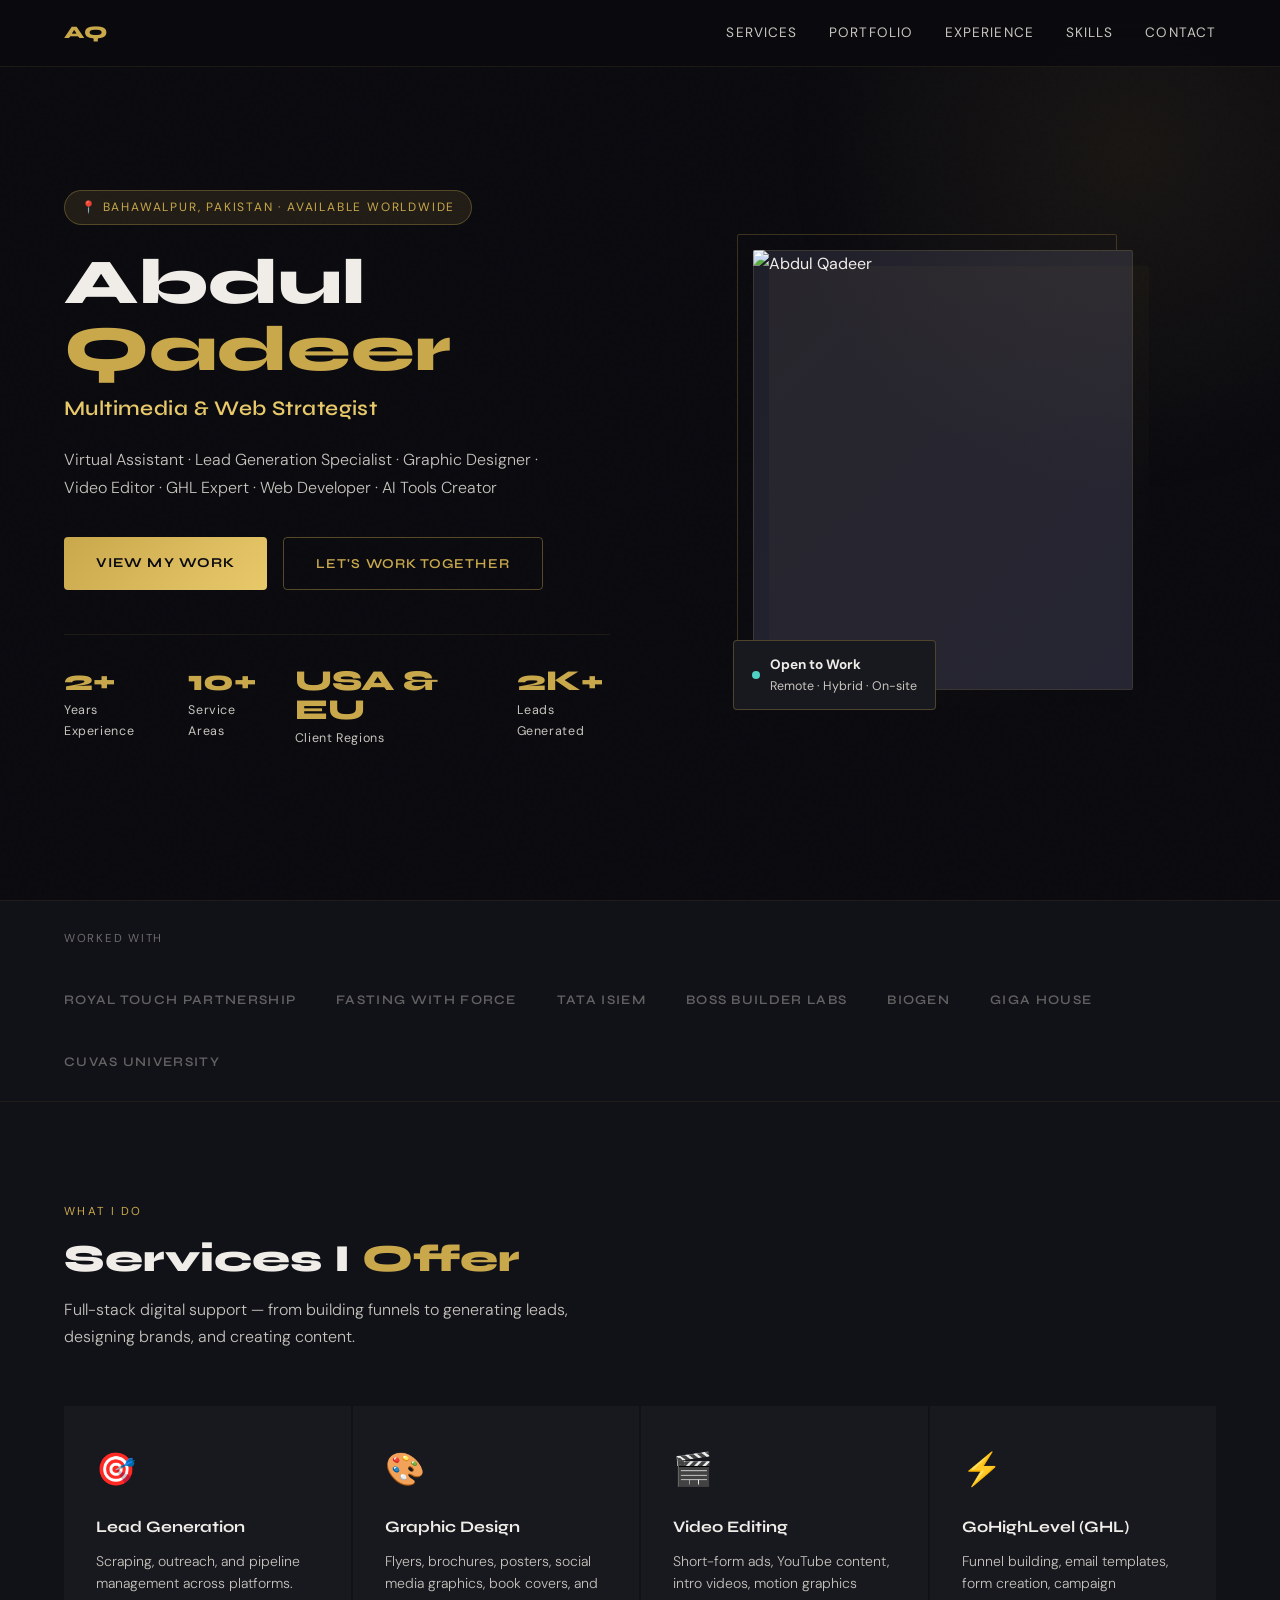
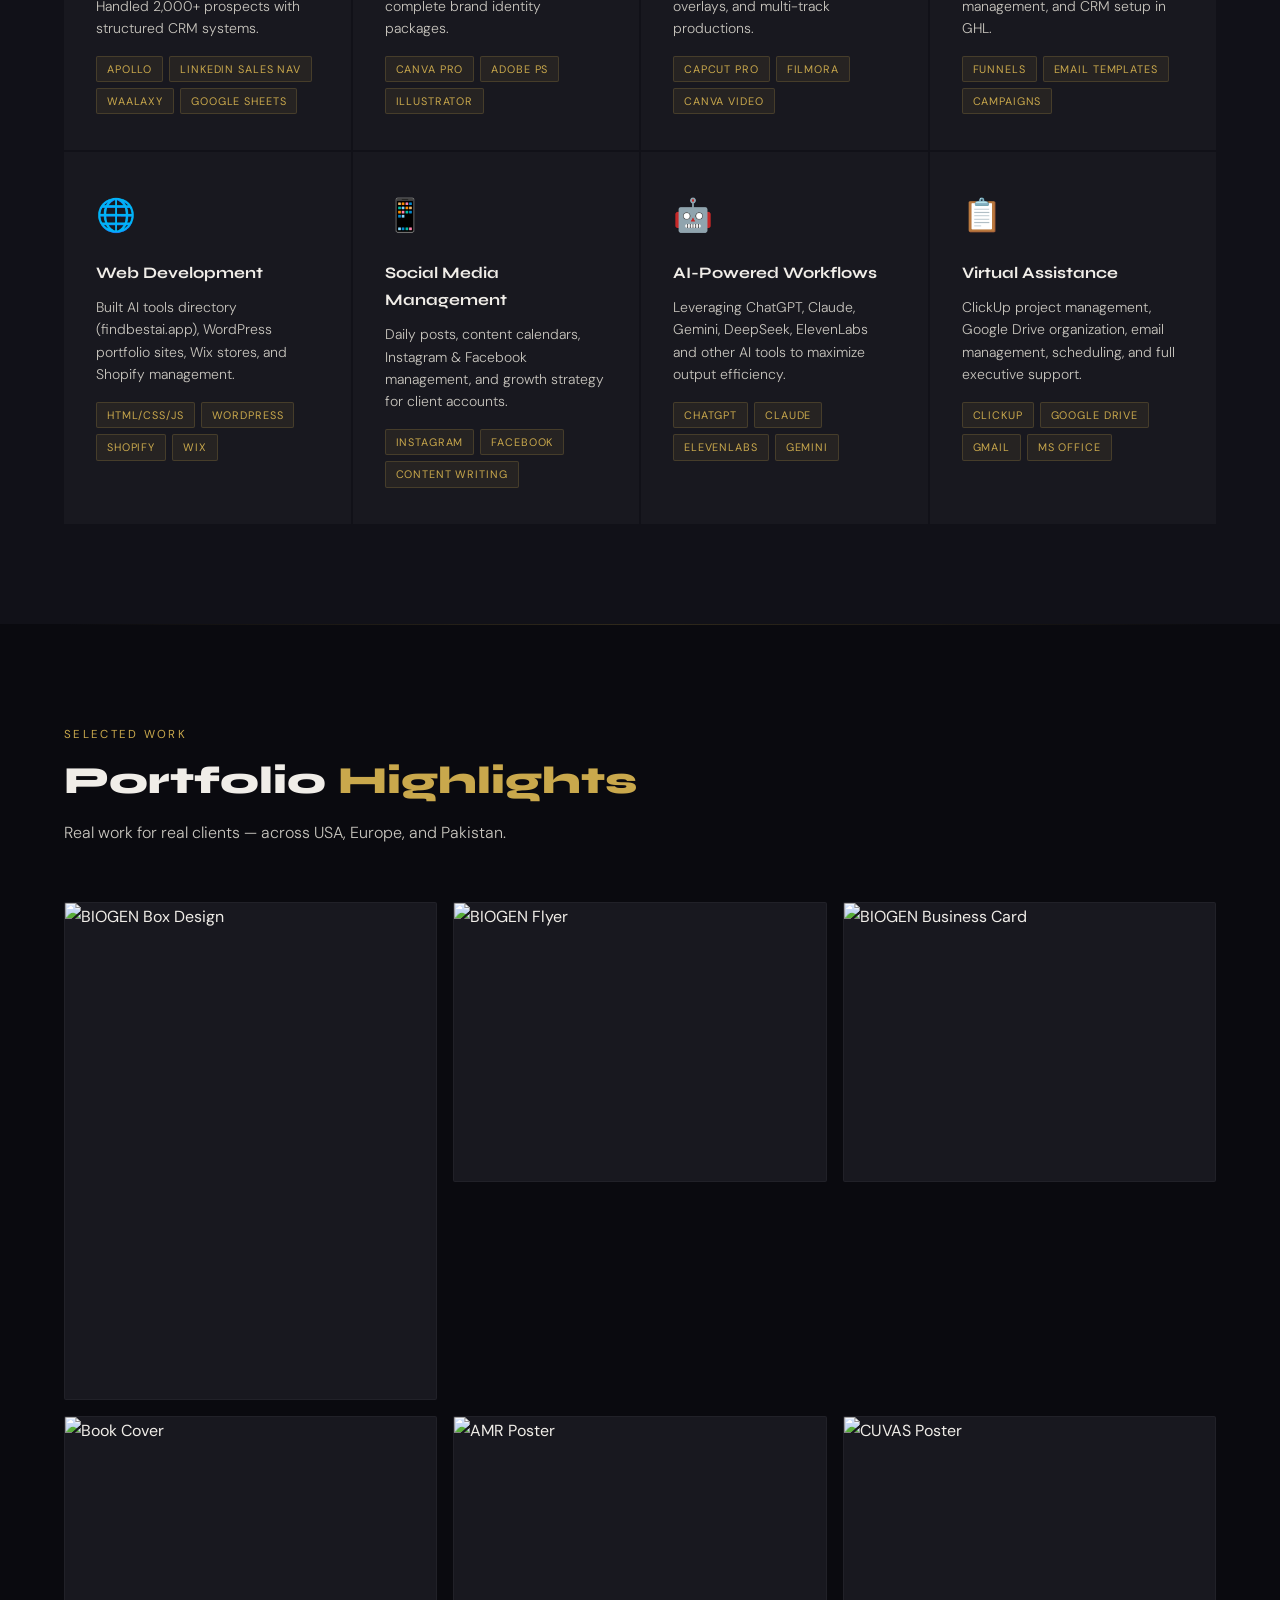
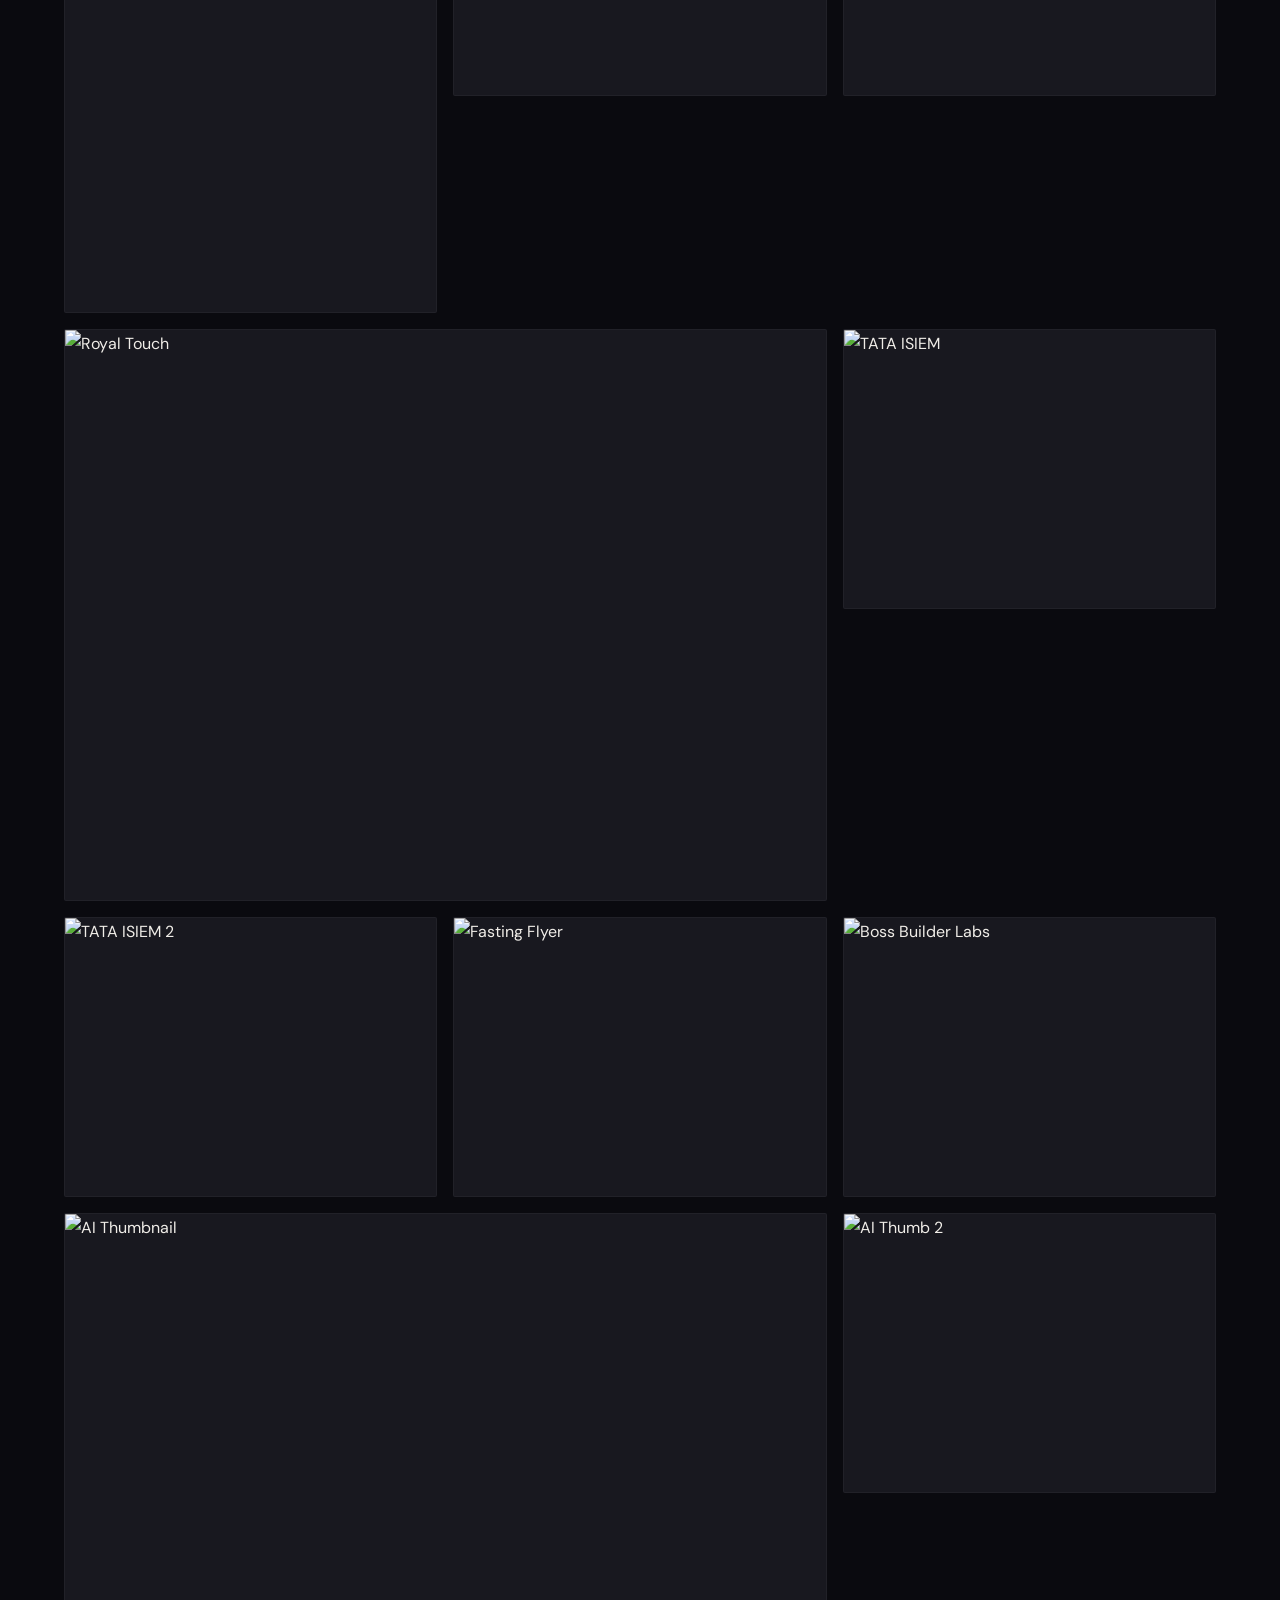
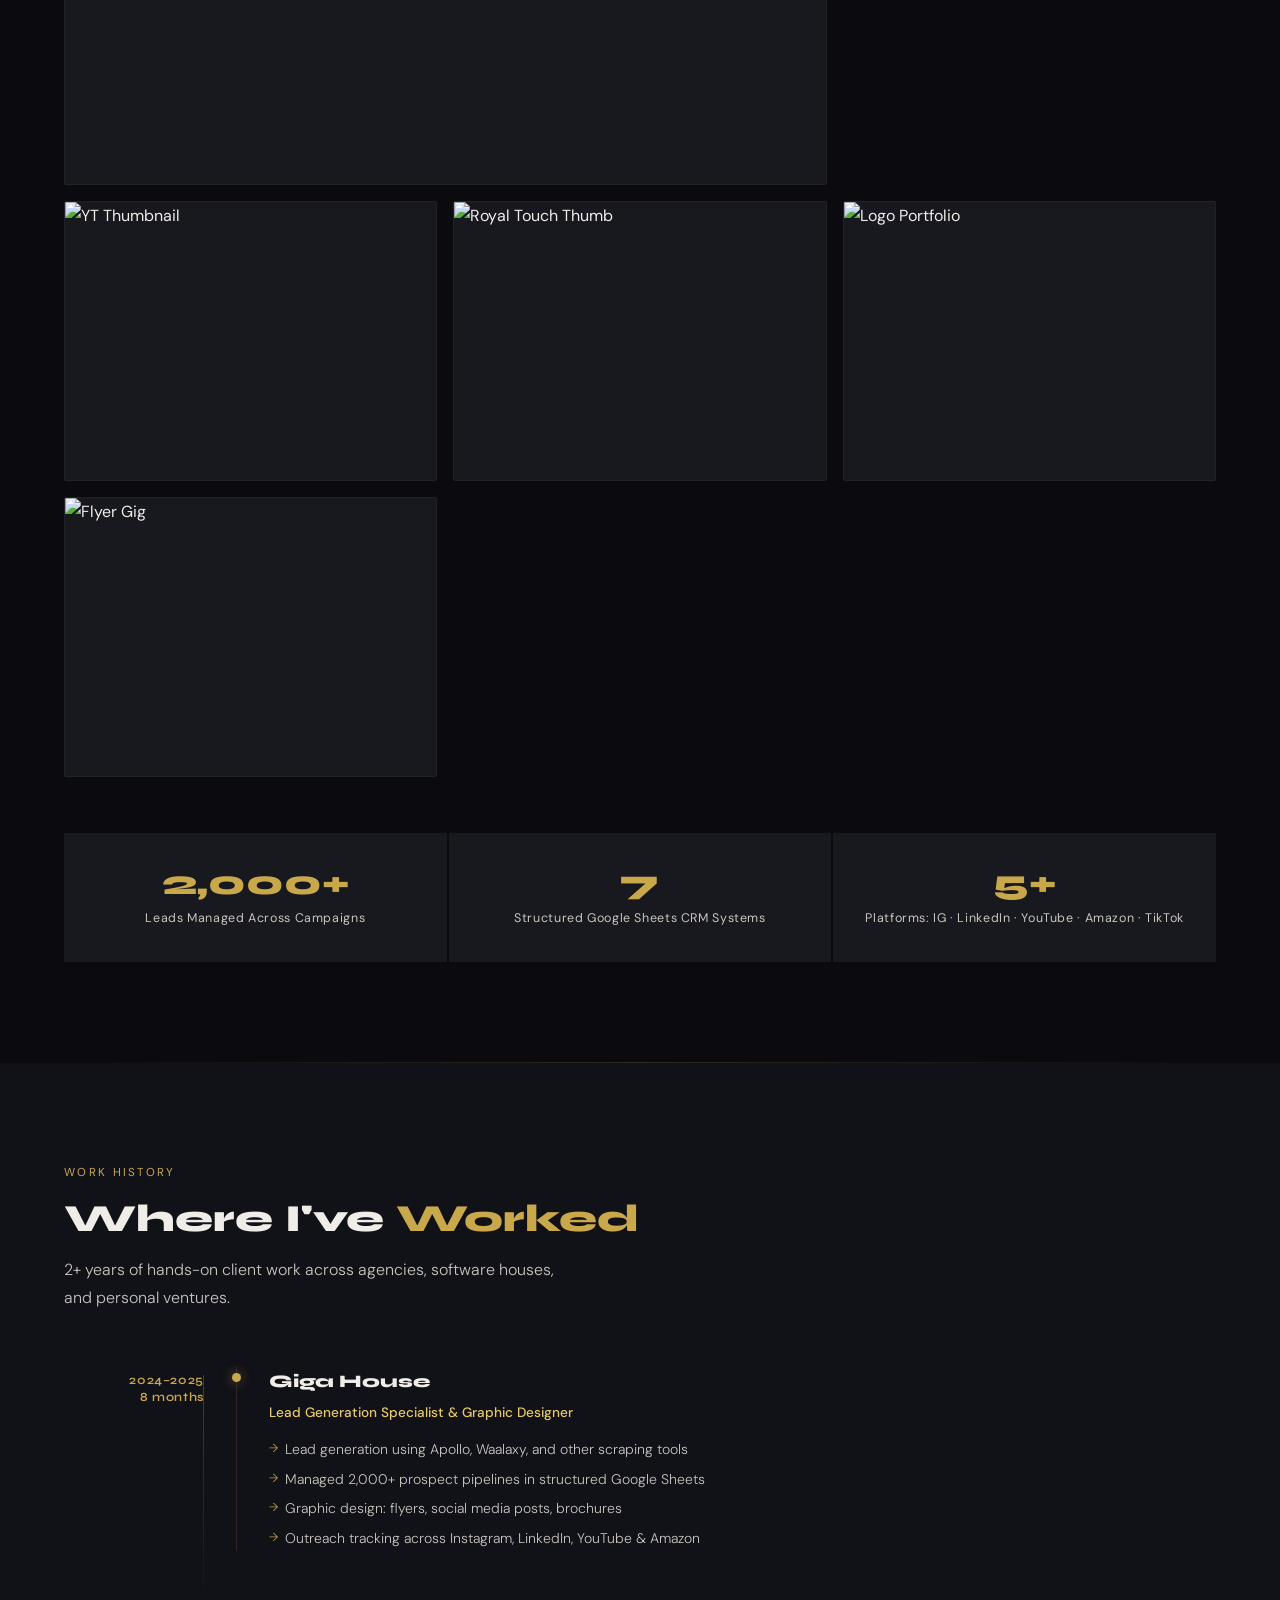
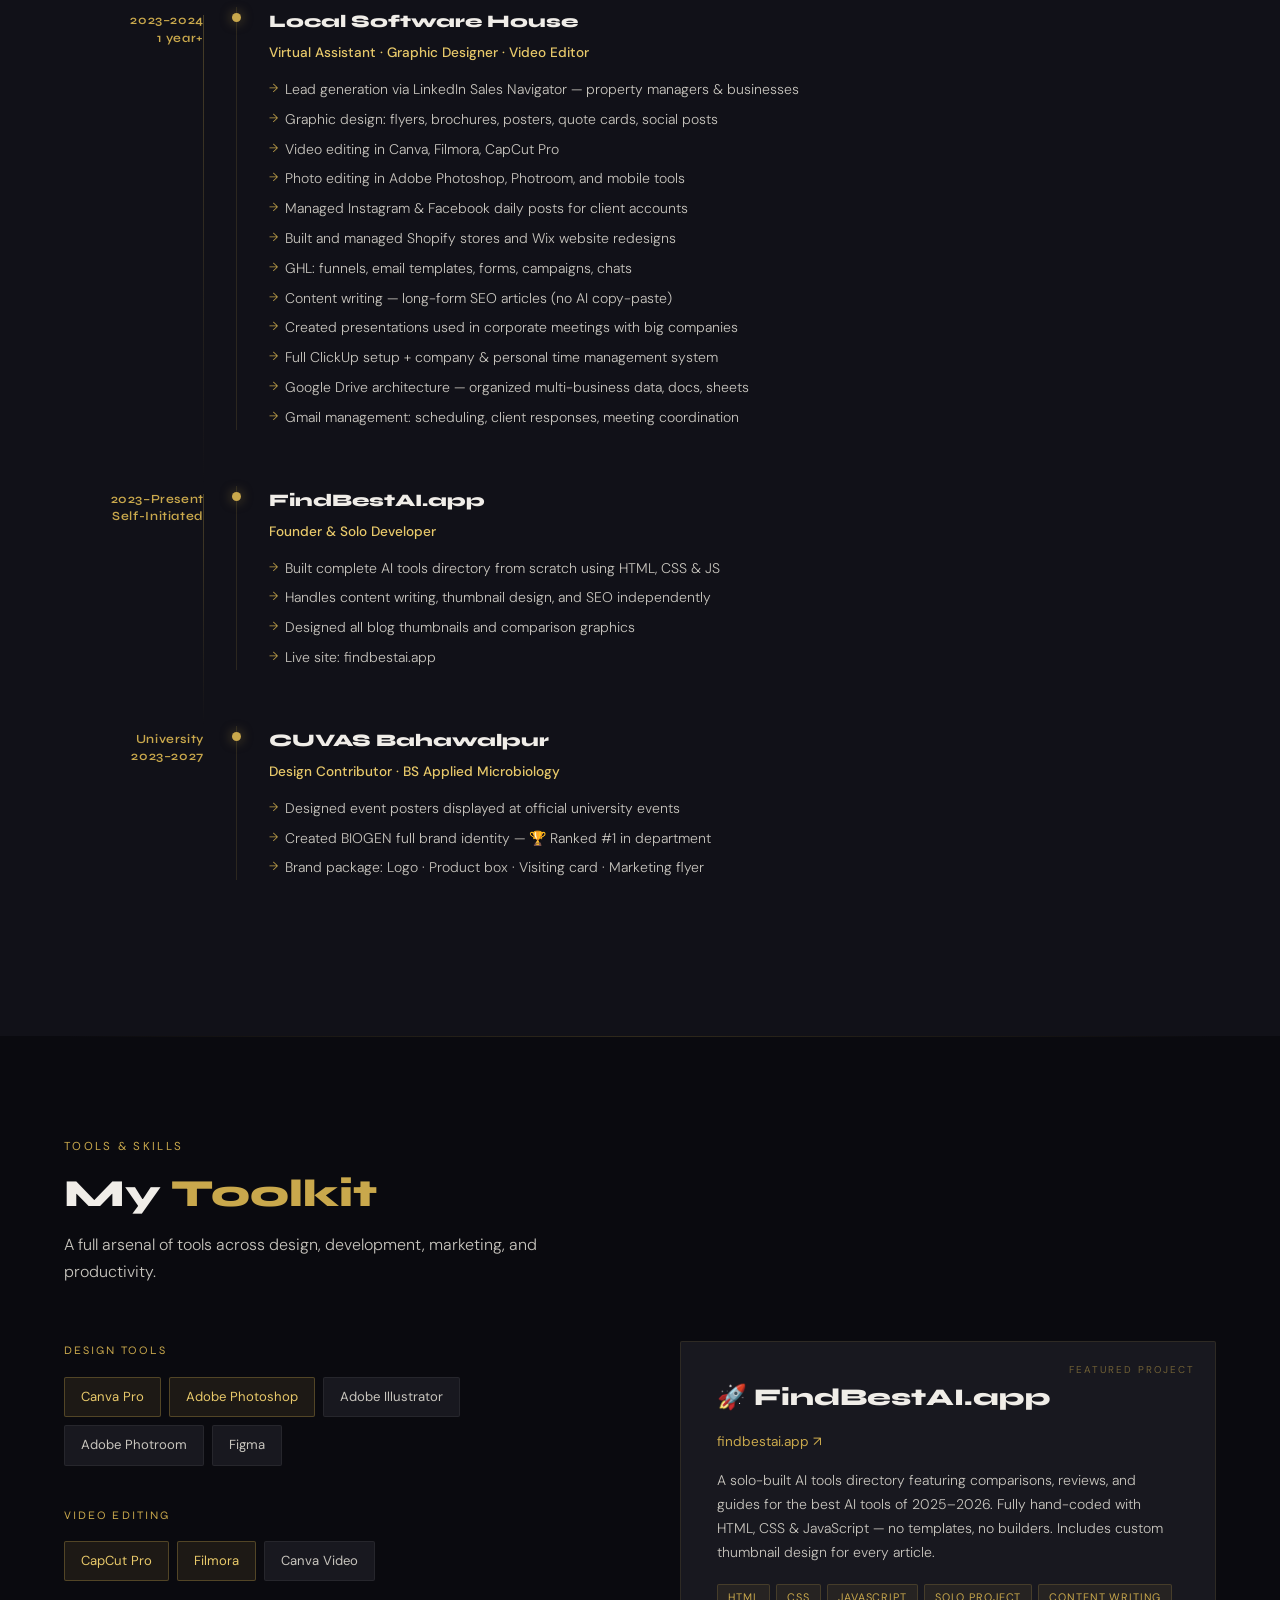
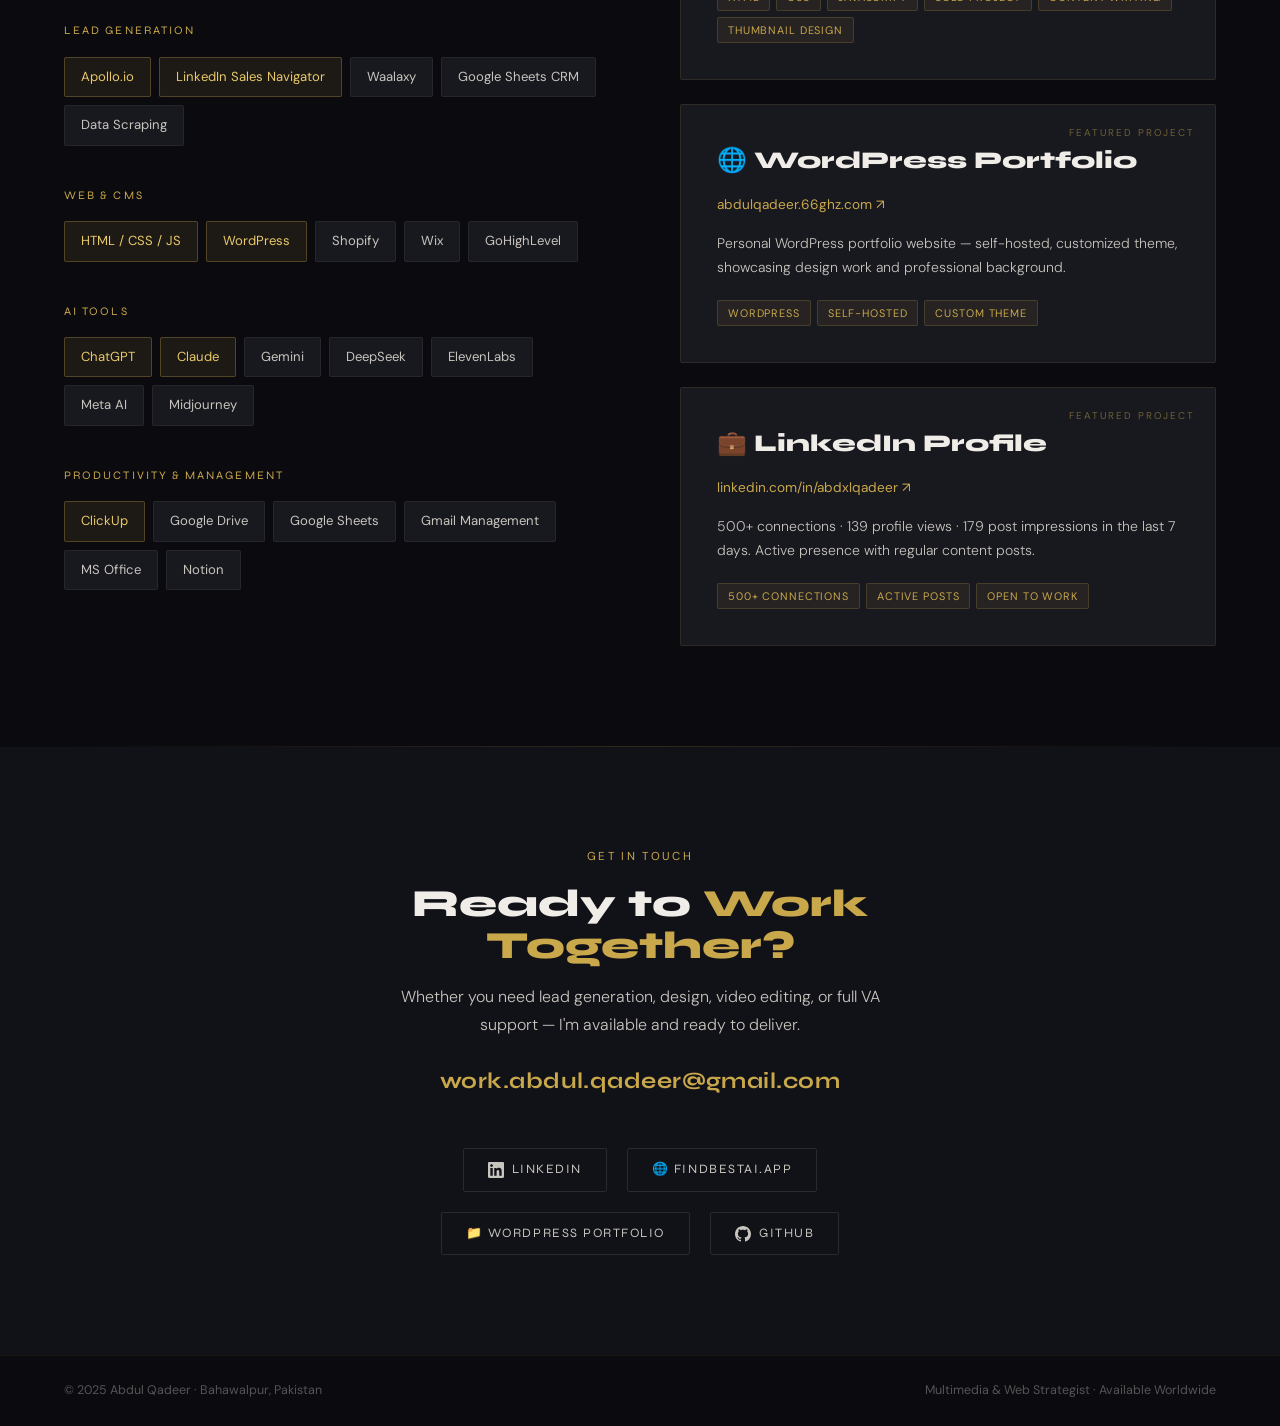
==== index (2).html @ 679e29d0 "Add files via upload" ====
<!DOCTYPE html>
<html lang="en">
<head>
<meta charset="UTF-8"/>
<meta name="viewport" content="width=device-width, initial-scale=1.0"/>
<title>Abdul Qadeer — Multimedia & Web Strategist</title>
<link href="https://fonts.googleapis.com/css2?family=Syne:wght@400;600;700;800&family=DM+Sans:ital,wght@0,300;0,400;0,500;1,300&display=swap" rel="stylesheet"/>
<style>
  :root {
    --gold: #c9a84c;
    --gold-light: #e8c96a;
    --gold-pale: #f5e6b8;
    --dark: #0a0a0f;
    --dark2: #111118;
    --dark3: #18181f;
    --dark4: #1f1f2a;
    --dark5: #252533;
    --white: #f0ede8;
    --white2: #c8c5be;
    --accent: #7c6fff;
    --accent2: #4fd1c5;
  }
  *{margin:0;padding:0;box-sizing:border-box;}
  html{scroll-behavior:smooth;}
  body{
    background:var(--dark);
    color:var(--white);
    font-family:'DM Sans',sans-serif;
    font-size:16px;
    line-height:1.7;
    overflow-x:hidden;
  }

  /* NOISE OVERLAY */
  body::before{
    content:'';
    position:fixed;
    inset:0;
    background-image:url("data:image/svg+xml,%3Csvg viewBox='0 0 256 256' xmlns='http://www.w3.org/2000/svg'%3E%3Cfilter id='noise'%3E%3CfeTurbulence type='fractalNoise' baseFrequency='0.9' numOctaves='4' stitchTiles='stitch'/%3E%3C/filter%3E%3Crect width='100%25' height='100%25' filter='url(%23noise)' opacity='0.04'/%3E%3C/svg%3E");
    pointer-events:none;
    z-index:0;
    opacity:0.4;
  }

  /* NAV */
  nav{
    position:fixed;top:0;left:0;right:0;
    z-index:100;
    padding:18px 5%;
    display:flex;justify-content:space-between;align-items:center;
    background:rgba(10,10,15,0.85);
    backdrop-filter:blur(20px);
    border-bottom:1px solid rgba(201,168,76,0.1);
  }
  .nav-logo{
    font-family:'Syne',sans-serif;
    font-weight:800;font-size:1.1rem;
    color:var(--gold);letter-spacing:0.05em;
  }
  .nav-links{display:flex;gap:32px;}
  .nav-links a{
    color:var(--white2);font-size:0.85rem;
    text-decoration:none;letter-spacing:0.08em;text-transform:uppercase;
    transition:color .2s;
  }
  .nav-links a:hover{color:var(--gold);}

  /* HERO */
  .hero{
    min-height:100vh;
    display:grid;
    grid-template-columns:1fr 1fr;
    align-items:center;
    padding:100px 5% 60px;
    gap:60px;
    position:relative;
    overflow:hidden;
  }
  .hero::after{
    content:'';
    position:absolute;
    top:-200px;right:-200px;
    width:700px;height:700px;
    background:radial-gradient(circle, rgba(201,168,76,0.08) 0%, transparent 70%);
    pointer-events:none;
  }
  .hero-tag{
    display:inline-block;
    background:rgba(201,168,76,0.12);
    border:1px solid rgba(201,168,76,0.3);
    color:var(--gold);
    font-size:0.75rem;letter-spacing:0.15em;text-transform:uppercase;
    padding:6px 16px;border-radius:100px;
    margin-bottom:24px;
  }
  .hero h1{
    font-family:'Syne',sans-serif;
    font-size:clamp(2.8rem,5vw,4.5rem);
    font-weight:800;
    line-height:1.05;
    margin-bottom:8px;
  }
  .hero h1 span{color:var(--gold);}
  .hero-sub{
    font-family:'Syne',sans-serif;
    font-size:clamp(1rem,1.8vw,1.3rem);
    color:var(--gold-light);
    font-weight:600;
    margin-bottom:20px;
    letter-spacing:0.02em;
  }
  .hero-desc{
    color:var(--white2);
    font-size:1rem;
    max-width:480px;
    margin-bottom:36px;
    font-weight:300;
  }
  .hero-btns{display:flex;gap:16px;flex-wrap:wrap;}
  .btn-primary{
    background:linear-gradient(135deg,var(--gold),var(--gold-light));
    color:var(--dark);
    font-family:'Syne',sans-serif;
    font-weight:700;font-size:0.85rem;
    letter-spacing:0.08em;text-transform:uppercase;
    padding:14px 32px;border-radius:4px;
    text-decoration:none;
    transition:transform .2s, box-shadow .2s;
  }
  .btn-primary:hover{transform:translateY(-2px);box-shadow:0 12px 30px rgba(201,168,76,0.3);}
  .btn-secondary{
    border:1px solid rgba(201,168,76,0.4);
    color:var(--gold);
    font-family:'Syne',sans-serif;
    font-weight:600;font-size:0.85rem;
    letter-spacing:0.08em;text-transform:uppercase;
    padding:14px 32px;border-radius:4px;
    text-decoration:none;
    transition:all .2s;
    background:transparent;
  }
  .btn-secondary:hover{background:rgba(201,168,76,0.1);border-color:var(--gold);}

  /* HERO STATS */
  .hero-stats{
    display:flex;gap:32px;margin-top:44px;
    padding-top:32px;
    border-top:1px solid rgba(201,168,76,0.1);
  }
  .stat-item{}
  .stat-num{
    font-family:'Syne',sans-serif;
    font-size:1.8rem;font-weight:800;
    color:var(--gold);line-height:1;
  }
  .stat-label{font-size:0.78rem;color:var(--white2);margin-top:4px;letter-spacing:0.05em;}

  /* HERO IMAGE */
  .hero-image-wrap{
    position:relative;
    display:flex;justify-content:center;align-items:center;
  }
  .hero-photo-frame{
    position:relative;
    width:380px;height:440px;
  }
  .hero-photo-bg{
    position:absolute;inset:0;
    background:linear-gradient(135deg,var(--dark4),var(--dark5));
    border-radius:2px;
    border:1px solid rgba(201,168,76,0.15);
  }
  .hero-photo-frame::before{
    content:'';
    position:absolute;
    top:-16px;left:-16px;right:16px;bottom:16px;
    border:1px solid rgba(201,168,76,0.25);
    border-radius:2px;
    z-index:0;
  }
  .hero-photo-frame::after{
    content:'';
    position:absolute;
    top:16px;left:16px;right:-16px;bottom:-16px;
    background:linear-gradient(135deg,rgba(201,168,76,0.05),transparent);
    border-radius:2px;
    z-index:0;
  }
  .hero-photo{
    position:relative;z-index:1;
    width:100%;height:100%;
    object-fit:cover;
    border-radius:2px;
    filter:saturate(0.9);
  }
  .hero-badge{
    position:absolute;
    bottom:-20px;left:-20px;
    z-index:2;
    background:var(--dark3);
    border:1px solid rgba(201,168,76,0.3);
    border-radius:4px;
    padding:12px 18px;
    display:flex;align-items:center;gap:10px;
  }
  .hero-badge-dot{
    width:8px;height:8px;
    background:var(--accent2);
    border-radius:50%;
    animation:pulse 2s infinite;
  }
  @keyframes pulse{0%,100%{opacity:1;transform:scale(1);}50%{opacity:0.5;transform:scale(1.3);}}
  .hero-badge-text{font-size:0.78rem;color:var(--white2);}
  .hero-badge-text strong{color:var(--white);display:block;font-size:0.85rem;}

  /* CLIENTS BAR */
  .clients-bar{
    background:var(--dark2);
    border-top:1px solid rgba(201,168,76,0.08);
    border-bottom:1px solid rgba(201,168,76,0.08);
    padding:28px 5%;
    display:flex;align-items:center;gap:40px;flex-wrap:wrap;
  }
  .clients-label{
    font-size:0.72rem;letter-spacing:0.15em;text-transform:uppercase;
    color:var(--white2);opacity:0.5;white-space:nowrap;
  }
  .clients-list{
    display:flex;gap:40px;flex-wrap:wrap;align-items:center;
  }
  .client-name{
    font-family:'Syne',sans-serif;
    font-weight:600;font-size:0.82rem;
    letter-spacing:0.1em;text-transform:uppercase;
    color:var(--white2);opacity:0.45;
    transition:opacity .2s;
  }
  .client-name:hover{opacity:0.8;}

  /* SECTION COMMON */
  section{padding:100px 5%;position:relative;z-index:1;}
  .section-label{
    font-size:0.72rem;letter-spacing:0.2em;text-transform:uppercase;
    color:var(--gold);margin-bottom:16px;display:block;
  }
  .section-title{
    font-family:'Syne',sans-serif;
    font-size:clamp(1.8rem,3vw,2.8rem);
    font-weight:800;line-height:1.1;
    margin-bottom:16px;
  }
  .section-title span{color:var(--gold);}
  .section-desc{color:var(--white2);max-width:520px;font-weight:300;margin-bottom:56px;}

  /* SERVICES */
  #services{background:var(--dark2);}
  .services-grid{
    display:grid;
    grid-template-columns:repeat(auto-fit,minmax(280px,1fr));
    gap:2px;
    margin-top:0;
  }
  .service-card{
    background:var(--dark3);
    padding:36px 32px;
    position:relative;
    overflow:hidden;
    transition:background .3s;
    cursor:default;
  }
  .service-card::before{
    content:'';
    position:absolute;top:0;left:0;right:0;
    height:2px;
    background:linear-gradient(90deg,transparent,var(--gold),transparent);
    opacity:0;
    transition:opacity .3s;
  }
  .service-card:hover{background:var(--dark4);}
  .service-card:hover::before{opacity:1;}
  .service-icon{
    font-size:2rem;margin-bottom:16px;display:block;
  }
  .service-title{
    font-family:'Syne',sans-serif;
    font-weight:700;font-size:1rem;
    margin-bottom:10px;color:var(--white);
  }
  .service-desc{font-size:0.875rem;color:var(--white2);font-weight:300;line-height:1.6;}
  .service-tools{
    margin-top:16px;display:flex;flex-wrap:wrap;gap:6px;
  }
  .tool-tag{
    font-size:0.68rem;letter-spacing:0.08em;text-transform:uppercase;
    background:rgba(201,168,76,0.08);
    border:1px solid rgba(201,168,76,0.2);
    color:var(--gold);
    padding:3px 10px;border-radius:2px;
  }

  /* PORTFOLIO */
  #portfolio{background:var(--dark);}
  .portfolio-filter{
    display:flex;gap:8px;flex-wrap:wrap;margin-bottom:40px;
  }
  .filter-btn{
    font-family:'Syne',sans-serif;
    font-size:0.75rem;letter-spacing:0.1em;text-transform:uppercase;
    padding:8px 20px;border-radius:2px;
    border:1px solid rgba(201,168,76,0.2);
    background:transparent;color:var(--white2);
    cursor:pointer;transition:all .2s;
  }
  .filter-btn.active,.filter-btn:hover{
    background:rgba(201,168,76,0.12);
    border-color:var(--gold);color:var(--gold);
  }
  .portfolio-grid{
    display:grid;
    grid-template-columns:repeat(auto-fill,minmax(300px,1fr));
    gap:16px;
  }
  .portfolio-item{
    position:relative;overflow:hidden;
    background:var(--dark3);
    border:1px solid rgba(255,255,255,0.04);
    border-radius:2px;
    cursor:pointer;
    aspect-ratio:4/3;
  }
  .portfolio-item.tall{aspect-ratio:3/4;}
  .portfolio-item.wide{grid-column:span 2;}
  .portfolio-img{
    width:100%;height:100%;
    object-fit:cover;
    transition:transform .5s cubic-bezier(.25,.46,.45,.94);
    display:block;
  }
  .portfolio-overlay{
    position:absolute;inset:0;
    background:linear-gradient(to top, rgba(10,10,15,0.95) 0%, rgba(10,10,15,0.3) 60%, transparent 100%);
    opacity:0;
    transition:opacity .3s;
    padding:24px;
    display:flex;flex-direction:column;justify-content:flex-end;
  }
  .portfolio-item:hover .portfolio-overlay{opacity:1;}
  .portfolio-item:hover .portfolio-img{transform:scale(1.05);}
  .portfolio-cat{
    font-size:0.68rem;letter-spacing:0.15em;text-transform:uppercase;
    color:var(--gold);margin-bottom:6px;
  }
  .portfolio-name{
    font-family:'Syne',sans-serif;
    font-weight:700;font-size:0.95rem;
    color:var(--white);
  }
  .portfolio-client{font-size:0.78rem;color:var(--white2);margin-top:4px;}

  /* EXPERIENCE */
  #experience{background:var(--dark2);}
  .timeline{max-width:800px;}
  .timeline-item{
    display:grid;
    grid-template-columns:140px 1fr;
    gap:32px;
    padding-bottom:56px;
    position:relative;
  }
  .timeline-item:not(:last-child)::after{
    content:'';
    position:absolute;
    left:139px;top:8px;bottom:0;
    width:1px;
    background:linear-gradient(to bottom,rgba(201,168,76,0.3),transparent);
  }
  .timeline-year{
    font-family:'Syne',sans-serif;
    font-size:0.78rem;font-weight:600;
    color:var(--gold);letter-spacing:0.05em;
    padding-top:4px;text-align:right;
    line-height:1.4;
  }
  .timeline-content{
    padding-left:32px;
    border-left:1px solid rgba(201,168,76,0.15);
    position:relative;
  }
  .timeline-content::before{
    content:'';
    position:absolute;
    left:-5px;top:6px;
    width:9px;height:9px;
    background:var(--gold);
    border-radius:50%;
    box-shadow:0 0 12px rgba(201,168,76,0.5);
  }
  .timeline-company{
    font-family:'Syne',sans-serif;
    font-weight:800;font-size:1.1rem;
    color:var(--white);margin-bottom:4px;
  }
  .timeline-role{
    font-size:0.85rem;color:var(--gold-light);
    font-weight:500;margin-bottom:14px;
  }
  .timeline-tasks{
    list-style:none;display:flex;flex-direction:column;gap:6px;
  }
  .timeline-tasks li{
    font-size:0.875rem;color:var(--white2);font-weight:300;
    padding-left:16px;position:relative;
  }
  .timeline-tasks li::before{
    content:'→';
    position:absolute;left:0;
    color:var(--gold);font-size:0.75rem;
  }

  /* SKILLS */
  #skills{background:var(--dark);}
  .skills-layout{
    display:grid;
    grid-template-columns:1fr 1fr;
    gap:80px;
    align-items:start;
  }
  .skills-category{margin-bottom:40px;}
  .skills-cat-title{
    font-family:'Syne',sans-serif;
    font-size:0.72rem;letter-spacing:0.18em;text-transform:uppercase;
    color:var(--gold);margin-bottom:16px;
  }
  .skills-tags{display:flex;flex-wrap:wrap;gap:8px;}
  .skill-tag{
    font-size:0.82rem;
    padding:8px 16px;
    background:var(--dark3);
    border:1px solid rgba(255,255,255,0.06);
    border-radius:2px;
    color:var(--white2);
    transition:all .2s;
  }
  .skill-tag:hover{
    background:rgba(201,168,76,0.08);
    border-color:rgba(201,168,76,0.3);
    color:var(--gold-light);
  }
  .skill-tag.highlight{
    background:rgba(201,168,76,0.1);
    border-color:rgba(201,168,76,0.3);
    color:var(--gold-light);
  }

  /* FEATURED PROJECT */
  .featured-project{
    background:var(--dark3);
    border:1px solid rgba(201,168,76,0.12);
    border-radius:2px;
    padding:36px;
    position:relative;
    overflow:hidden;
  }
  .featured-project::before{
    content:'FEATURED PROJECT';
    position:absolute;top:20px;right:20px;
    font-size:0.62rem;letter-spacing:0.2em;
    color:var(--gold);opacity:0.5;
  }
  .fp-title{
    font-family:'Syne',sans-serif;
    font-size:1.5rem;font-weight:800;
    margin-bottom:8px;
  }
  .fp-url{
    color:var(--gold);font-size:0.85rem;
    text-decoration:none;display:inline-flex;align-items:center;gap:6px;
    margin-bottom:16px;
  }
  .fp-url:hover{text-decoration:underline;}
  .fp-desc{font-size:0.875rem;color:var(--white2);font-weight:300;line-height:1.7;margin-bottom:20px;}
  .fp-stack{display:flex;flex-wrap:wrap;gap:6px;}

  /* LEAD GEN STATS */
  .leadgen-stats{
    display:grid;
    grid-template-columns:repeat(3,1fr);
    gap:2px;
    margin-top:56px;
  }
  .lg-stat{
    background:var(--dark3);
    padding:32px 24px;
    text-align:center;
  }
  .lg-stat-num{
    font-family:'Syne',sans-serif;
    font-size:2.2rem;font-weight:800;
    color:var(--gold);
    display:block;line-height:1;
  }
  .lg-stat-label{font-size:0.78rem;color:var(--white2);margin-top:8px;letter-spacing:0.05em;}

  /* CONTACT */
  #contact{
    background:var(--dark2);
    text-align:center;
  }
  .contact-wrap{max-width:600px;margin:0 auto;}
  .contact-email{
    font-family:'Syne',sans-serif;
    font-size:clamp(1rem,2.5vw,1.4rem);
    font-weight:700;
    color:var(--gold);
    text-decoration:none;
    display:inline-block;
    margin:24px 0 16px;
    letter-spacing:0.02em;
  }
  .contact-email:hover{text-decoration:underline;}
  .contact-links{
    display:flex;justify-content:center;gap:20px;flex-wrap:wrap;
    margin-top:32px;
  }
  .contact-link{
    font-family:'Syne',sans-serif;
    font-size:0.8rem;letter-spacing:0.12em;text-transform:uppercase;
    color:var(--white2);text-decoration:none;
    border:1px solid rgba(255,255,255,0.1);
    padding:10px 24px;border-radius:2px;
    transition:all .2s;display:flex;align-items:center;gap:8px;
  }
  .contact-link:hover{
    border-color:rgba(201,168,76,0.4);
    color:var(--gold);
    background:rgba(201,168,76,0.05);
  }

  /* FOOTER */
  footer{
    background:var(--dark);
    padding:24px 5%;
    display:flex;justify-content:space-between;align-items:center;flex-wrap:wrap;gap:12px;
    border-top:1px solid rgba(201,168,76,0.08);
  }
  .footer-copy{font-size:0.78rem;color:var(--white2);opacity:0.4;}
  .footer-made{font-size:0.78rem;color:var(--white2);opacity:0.4;}

  /* ANIMATIONS */
  .fade-up{
    opacity:0;transform:translateY(30px);
    transition:opacity .7s ease, transform .7s ease;
  }
  .fade-up.visible{opacity:1;transform:translateY(0);}

  /* RESPONSIVE */
  @media(max-width:900px){
    .hero{grid-template-columns:1fr;padding-top:120px;}
    .hero-image-wrap{order:-1;}
    .hero-photo-frame{width:280px;height:320px;}
    .skills-layout{grid-template-columns:1fr;}
    .timeline-item{grid-template-columns:1fr;gap:8px;}
    .timeline-item::after{display:none;}
    .timeline-year{text-align:left;}
    .leadgen-stats{grid-template-columns:1fr;}
    .portfolio-item.wide{grid-column:span 1;}
    nav .nav-links{display:none;}
  }
  @media(max-width:600px){
    .hero-stats{flex-wrap:wrap;gap:20px;}
    .clients-list{gap:20px;}
  }

  /* SCROLLBAR */
  ::-webkit-scrollbar{width:4px;}
  ::-webkit-scrollbar-track{background:var(--dark);}
  ::-webkit-scrollbar-thumb{background:var(--gold);opacity:0.5;border-radius:2px;}

  /* DIVIDER */
  .divider{
    height:1px;
    background:linear-gradient(90deg,transparent,rgba(201,168,76,0.2),transparent);
    margin:0 5%;
  }
</style>
</head>
<body>

<!-- NAV -->
<nav>
  <div class="nav-logo">AQ</div>
  <div class="nav-links">
    <a href="#services">Services</a>
    <a href="#portfolio">Portfolio</a>
    <a href="#experience">Experience</a>
    <a href="#skills">Skills</a>
    <a href="#contact">Contact</a>
  </div>
</nav>

<!-- HERO -->
<section class="hero">
  <div class="hero-content">
    <div class="hero-tag">📍 Bahawalpur, Pakistan · Available Worldwide</div>
    <h1>Abdul<br/><span>Qadeer</span></h1>
    <div class="hero-sub">Multimedia & Web Strategist</div>
    <p class="hero-desc">
      Virtual Assistant · Lead Generation Specialist · Graphic Designer · Video Editor · GHL Expert · Web Developer · AI Tools Creator
    </p>
    <div class="hero-btns">
      <a href="#portfolio" class="btn-primary">View My Work</a>
      <a href="#contact" class="btn-secondary">Let's Work Together</a>
    </div>
    <div class="hero-stats">
      <div class="stat-item">
        <div class="stat-num">2+</div>
        <div class="stat-label">Years Experience</div>
      </div>
      <div class="stat-item">
        <div class="stat-num">10+</div>
        <div class="stat-label">Service Areas</div>
      </div>
      <div class="stat-item">
        <div class="stat-num">USA & EU</div>
        <div class="stat-label">Client Regions</div>
      </div>
      <div class="stat-item">
        <div class="stat-num">2K+</div>
        <div class="stat-label">Leads Generated</div>
      </div>
    </div>
  </div>
  <div class="hero-image-wrap">
    <div class="hero-photo-frame">
      <div class="hero-photo-bg"></div>
      <img src="assets/photo.jpg" alt="Abdul Qadeer" class="hero-photo"/>
      <div class="hero-badge">
        <div class="hero-badge-dot"></div>
        <div class="hero-badge-text">
          <strong>Open to Work</strong>
          Remote · Hybrid · On-site
        </div>
      </div>
    </div>
  </div>
</section>

<!-- CLIENTS BAR -->
<div class="clients-bar">
  <span class="clients-label">Worked With</span>
  <div class="clients-list">
    <span class="client-name">Royal Touch Partnership</span>
    <span class="client-name">Fasting With Force</span>
    <span class="client-name">TATA ISIEM</span>
    <span class="client-name">Boss Builder Labs</span>
    <span class="client-name">BIOGEN</span>
    <span class="client-name">Giga House</span>
    <span class="client-name">CUVAS University</span>
  </div>
</div>

<!-- SERVICES -->
<section id="services">
  <span class="section-label">What I Do</span>
  <h2 class="section-title">Services I <span>Offer</span></h2>
  <p class="section-desc">Full-stack digital support — from building funnels to generating leads, designing brands, and creating content.</p>
  <div class="services-grid">
    <div class="service-card fade-up">
      <span class="service-icon">🎯</span>
      <div class="service-title">Lead Generation</div>
      <div class="service-desc">Scraping, outreach, and pipeline management across platforms. Handled 2,000+ prospects with structured CRM systems.</div>
      <div class="service-tools">
        <span class="tool-tag">Apollo</span>
        <span class="tool-tag">LinkedIn Sales Nav</span>
        <span class="tool-tag">Waalaxy</span>
        <span class="tool-tag">Google Sheets</span>
      </div>
    </div>
    <div class="service-card fade-up">
      <span class="service-icon">🎨</span>
      <div class="service-title">Graphic Design</div>
      <div class="service-desc">Flyers, brochures, posters, social media graphics, book covers, and complete brand identity packages.</div>
      <div class="service-tools">
        <span class="tool-tag">Canva Pro</span>
        <span class="tool-tag">Adobe PS</span>
        <span class="tool-tag">Illustrator</span>
      </div>
    </div>
    <div class="service-card fade-up">
      <span class="service-icon">🎬</span>
      <div class="service-title">Video Editing</div>
      <div class="service-desc">Short-form ads, YouTube content, intro videos, motion graphics overlays, and multi-track productions.</div>
      <div class="service-tools">
        <span class="tool-tag">CapCut Pro</span>
        <span class="tool-tag">Filmora</span>
        <span class="tool-tag">Canva Video</span>
      </div>
    </div>
    <div class="service-card fade-up">
      <span class="service-icon">⚡</span>
      <div class="service-title">GoHighLevel (GHL)</div>
      <div class="service-desc">Funnel building, email templates, form creation, campaign management, and CRM setup in GHL.</div>
      <div class="service-tools">
        <span class="tool-tag">Funnels</span>
        <span class="tool-tag">Email Templates</span>
        <span class="tool-tag">Campaigns</span>
      </div>
    </div>
    <div class="service-card fade-up">
      <span class="service-icon">🌐</span>
      <div class="service-title">Web Development</div>
      <div class="service-desc">Built AI tools directory (findbestai.app), WordPress portfolio sites, Wix stores, and Shopify management.</div>
      <div class="service-tools">
        <span class="tool-tag">HTML/CSS/JS</span>
        <span class="tool-tag">WordPress</span>
        <span class="tool-tag">Shopify</span>
        <span class="tool-tag">Wix</span>
      </div>
    </div>
    <div class="service-card fade-up">
      <span class="service-icon">📱</span>
      <div class="service-title">Social Media Management</div>
      <div class="service-desc">Daily posts, content calendars, Instagram & Facebook management, and growth strategy for client accounts.</div>
      <div class="service-tools">
        <span class="tool-tag">Instagram</span>
        <span class="tool-tag">Facebook</span>
        <span class="tool-tag">Content Writing</span>
      </div>
    </div>
    <div class="service-card fade-up">
      <span class="service-icon">🤖</span>
      <div class="service-title">AI-Powered Workflows</div>
      <div class="service-desc">Leveraging ChatGPT, Claude, Gemini, DeepSeek, ElevenLabs and other AI tools to maximize output efficiency.</div>
      <div class="service-tools">
        <span class="tool-tag">ChatGPT</span>
        <span class="tool-tag">Claude</span>
        <span class="tool-tag">ElevenLabs</span>
        <span class="tool-tag">Gemini</span>
      </div>
    </div>
    <div class="service-card fade-up">
      <span class="service-icon">📋</span>
      <div class="service-title">Virtual Assistance</div>
      <div class="service-desc">ClickUp project management, Google Drive organization, email management, scheduling, and full executive support.</div>
      <div class="service-tools">
        <span class="tool-tag">ClickUp</span>
        <span class="tool-tag">Google Drive</span>
        <span class="tool-tag">Gmail</span>
        <span class="tool-tag">MS Office</span>
      </div>
    </div>
  </div>
</section>

<div class="divider"></div>

<!-- PORTFOLIO -->
<section id="portfolio">
  <span class="section-label">Selected Work</span>
  <h2 class="section-title">Portfolio <span>Highlights</span></h2>
  <p class="section-desc">Real work for real clients — across USA, Europe, and Pakistan.</p>

  <div class="portfolio-grid">
    <!-- Brand Identity -->
    <div class="portfolio-item tall fade-up">
      <img src="assets/biogen_box.png" alt="BIOGEN Box Design" class="portfolio-img"/>
      <div class="portfolio-overlay">
        <div class="portfolio-cat">🏆 Brand Identity · #1 in Department</div>
        <div class="portfolio-name">BIOGEN BioFertilizer Kit</div>
        <div class="portfolio-client">Full brand: Logo · Box · Card · Flyer</div>
      </div>
    </div>
    <div class="portfolio-item fade-up">
      <img src="assets/biogen_flyer.png" alt="BIOGEN Flyer" class="portfolio-img"/>
      <div class="portfolio-overlay">
        <div class="portfolio-cat">Graphic Design</div>
        <div class="portfolio-name">BIOGEN Marketing Flyer</div>
        <div class="portfolio-client">Product launch flyer</div>
      </div>
    </div>
    <div class="portfolio-item fade-up">
      <img src="assets/biogen_card.png" alt="BIOGEN Business Card" class="portfolio-img"/>
      <div class="portfolio-overlay">
        <div class="portfolio-cat">Brand Identity</div>
        <div class="portfolio-name">BIOGEN Visiting Card</div>
        <div class="portfolio-client">Business card design</div>
      </div>
    </div>

    <!-- University Posters -->
    <div class="portfolio-item tall fade-up">
      <img src="assets/fasting_cover.png" alt="Book Cover" class="portfolio-img"/>
      <div class="portfolio-overlay">
        <div class="portfolio-cat">Book Cover Design</div>
        <div class="portfolio-name">Fasting With Force</div>
        <div class="portfolio-client">Rev. Timothy D. Hayes Jr. · USA</div>
      </div>
    </div>
    <div class="portfolio-item fade-up">
      <img src="assets/amr_poster.png" alt="AMR Poster" class="portfolio-img"/>
      <div class="portfolio-overlay">
        <div class="portfolio-cat">University Event Poster</div>
        <div class="portfolio-name">AMR Infographic Poster</div>
        <div class="portfolio-client">CUVAS Bahawalpur · Displayed at event</div>
      </div>
    </div>
    <div class="portfolio-item fade-up">
      <img src="assets/cuvas_poster.png" alt="CUVAS Poster" class="portfolio-img"/>
      <div class="portfolio-overlay">
        <div class="portfolio-cat">University Event Poster</div>
        <div class="portfolio-name">AMR Day Event Poster</div>
        <div class="portfolio-client">CUVAS Bahawalpur · 25 Nov 2024</div>
      </div>
    </div>

    <!-- Client Posts -->
    <div class="portfolio-item wide fade-up">
      <img src="assets/royal_touch.png" alt="Royal Touch" class="portfolio-img"/>
      <div class="portfolio-overlay">
        <div class="portfolio-cat">Social Media Post · USA Client</div>
        <div class="portfolio-name">Royal Touch Partnership — Affiliate Promo</div>
        <div class="portfolio-client">Device mockup + QR code integration</div>
      </div>
    </div>

    <div class="portfolio-item fade-up">
      <img src="assets/tata_post1.png" alt="TATA ISIEM" class="portfolio-img"/>
      <div class="portfolio-overlay">
        <div class="portfolio-cat">Social Media Post · European Client</div>
        <div class="portfolio-name">TATA ISIEM — Mentoring Post</div>
        <div class="portfolio-client">Energy Physio Therapist · Europe (€3,000 value)</div>
      </div>
    </div>
    <div class="portfolio-item fade-up">
      <img src="assets/tata_post2.png" alt="TATA ISIEM 2" class="portfolio-img"/>
      <div class="portfolio-overlay">
        <div class="portfolio-cat">Social Media Post · European Client</div>
        <div class="portfolio-name">TATA ISIEM — Birthday Campaign</div>
        <div class="portfolio-client">3-post carousel series · Consistent branding</div>
      </div>
    </div>

    <div class="portfolio-item fade-up">
      <img src="assets/fasting_flyer.png" alt="Fasting Flyer" class="portfolio-img"/>
      <div class="portfolio-overlay">
        <div class="portfolio-cat">Book Promo Flyer · USA</div>
        <div class="portfolio-name">Fasting With Force — Promo Flyer</div>
        <div class="portfolio-client">Rev. Timothy D. Hayes Jr.</div>
      </div>
    </div>

    <div class="portfolio-item fade-up">
      <img src="assets/boss_builder.png" alt="Boss Builder Labs" class="portfolio-img"/>
      <div class="portfolio-overlay">
        <div class="portfolio-cat">Infographic Post · USA</div>
        <div class="portfolio-name">Boss Builder Labs — Roadmap Design</div>
        <div class="portfolio-client">bossbuilderlabs.com</div>
      </div>
    </div>

    <!-- Thumbnails -->
    <div class="portfolio-item wide fade-up">
      <img src="assets/ai_thumb1.png" alt="AI Thumbnail" class="portfolio-img"/>
      <div class="portfolio-overlay">
        <div class="portfolio-cat">Blog Thumbnail · FindBestAI.app</div>
        <div class="portfolio-name">GPT-5.5 vs Claude vs Gemini — Comparison</div>
        <div class="portfolio-client">Personal project · findbestai.app</div>
      </div>
    </div>

    <div class="portfolio-item fade-up">
      <img src="assets/ai_thumb2.jpg" alt="AI Thumb 2" class="portfolio-img"/>
      <div class="portfolio-overlay">
        <div class="portfolio-cat">Blog Thumbnail</div>
        <div class="portfolio-name">ChatGPT vs Claude vs Gemini vs DeepSeek</div>
        <div class="portfolio-client">findbestai.app</div>
      </div>
    </div>
    <div class="portfolio-item fade-up">
      <img src="assets/yt_thumb1.png" alt="YT Thumbnail" class="portfolio-img"/>
      <div class="portfolio-overlay">
        <div class="portfolio-cat">YouTube Thumbnail</div>
        <div class="portfolio-name">Top 10 Fastest BMWs — High CTR Design</div>
        <div class="portfolio-client">Motion blur + curiosity hook</div>
      </div>
    </div>

    <div class="portfolio-item fade-up">
      <img src="assets/royal_thumb.png" alt="Royal Touch Thumb" class="portfolio-img"/>
      <div class="portfolio-overlay">
        <div class="portfolio-cat">Video Thumbnail · USA</div>
        <div class="portfolio-name">Brent Darden — Earn From Your Phone</div>
        <div class="portfolio-client">Royal Touch Partnership</div>
      </div>
    </div>

    <div class="portfolio-item fade-up">
      <img src="assets/logo_gig.png" alt="Logo Portfolio" class="portfolio-img"/>
      <div class="portfolio-overlay">
        <div class="portfolio-cat">Logo Design · Fiverr Gig</div>
        <div class="portfolio-name">Logo Portfolio — Multiple Styles</div>
        <div class="portfolio-client">RONAQ · Kiuee · TRINOX · LIONS · Moonlight</div>
      </div>
    </div>

    <div class="portfolio-item fade-up">
      <img src="assets/flyer_gig1.png" alt="Flyer Gig" class="portfolio-img"/>
      <div class="portfolio-overlay">
        <div class="portfolio-cat">Flyer Design · Fiverr Gig</div>
        <div class="portfolio-name">Flyer & Brochure Design Solutions</div>
        <div class="portfolio-client">300 DPI · CMYK · Source files included</div>
      </div>
    </div>
  </div>

  <!-- Lead Gen Stats -->
  <div class="leadgen-stats fade-up">
    <div class="lg-stat">
      <span class="lg-stat-num">2,000+</span>
      <div class="lg-stat-label">Leads Managed Across Campaigns</div>
    </div>
    <div class="lg-stat">
      <span class="lg-stat-num">7</span>
      <div class="lg-stat-label">Structured Google Sheets CRM Systems</div>
    </div>
    <div class="lg-stat">
      <span class="lg-stat-num">5+</span>
      <div class="lg-stat-label">Platforms: IG · LinkedIn · YouTube · Amazon · TikTok</div>
    </div>
  </div>
</section>

<div class="divider"></div>

<!-- EXPERIENCE -->
<section id="experience">
  <span class="section-label">Work History</span>
  <h2 class="section-title">Where I've <span>Worked</span></h2>
  <p class="section-desc">2+ years of hands-on client work across agencies, software houses, and personal ventures.</p>

  <div class="timeline">
    <div class="timeline-item fade-up">
      <div class="timeline-year">2024–2025<br/>8 months</div>
      <div class="timeline-content">
        <div class="timeline-company">Giga House</div>
        <div class="timeline-role">Lead Generation Specialist & Graphic Designer</div>
        <ul class="timeline-tasks">
          <li>Lead generation using Apollo, Waalaxy, and other scraping tools</li>
          <li>Managed 2,000+ prospect pipelines in structured Google Sheets</li>
          <li>Graphic design: flyers, social media posts, brochures</li>
          <li>Outreach tracking across Instagram, LinkedIn, YouTube & Amazon</li>
        </ul>
      </div>
    </div>

    <div class="timeline-item fade-up">
      <div class="timeline-year">2023–2024<br/>1 year+</div>
      <div class="timeline-content">
        <div class="timeline-company">Local Software House</div>
        <div class="timeline-role">Virtual Assistant · Graphic Designer · Video Editor</div>
        <ul class="timeline-tasks">
          <li>Lead generation via LinkedIn Sales Navigator — property managers & businesses</li>
          <li>Graphic design: flyers, brochures, posters, quote cards, social posts</li>
          <li>Video editing in Canva, Filmora, CapCut Pro</li>
          <li>Photo editing in Adobe Photoshop, Photroom, and mobile tools</li>
          <li>Managed Instagram & Facebook daily posts for client accounts</li>
          <li>Built and managed Shopify stores and Wix website redesigns</li>
          <li>GHL: funnels, email templates, forms, campaigns, chats</li>
          <li>Content writing — long-form SEO articles (no AI copy-paste)</li>
          <li>Created presentations used in corporate meetings with big companies</li>
          <li>Full ClickUp setup + company & personal time management system</li>
          <li>Google Drive architecture — organized multi-business data, docs, sheets</li>
          <li>Gmail management: scheduling, client responses, meeting coordination</li>
        </ul>
      </div>
    </div>

    <div class="timeline-item fade-up">
      <div class="timeline-year">2023–Present<br/>Self-Initiated</div>
      <div class="timeline-content">
        <div class="timeline-company">FindBestAI.app</div>
        <div class="timeline-role">Founder & Solo Developer</div>
        <ul class="timeline-tasks">
          <li>Built complete AI tools directory from scratch using HTML, CSS & JS</li>
          <li>Handles content writing, thumbnail design, and SEO independently</li>
          <li>Designed all blog thumbnails and comparison graphics</li>
          <li>Live site: findbestai.app</li>
        </ul>
      </div>
    </div>

    <div class="timeline-item fade-up">
      <div class="timeline-year">University<br/>2023–2027</div>
      <div class="timeline-content">
        <div class="timeline-company">CUVAS Bahawalpur</div>
        <div class="timeline-role">Design Contributor · BS Applied Microbiology</div>
        <ul class="timeline-tasks">
          <li>Designed event posters displayed at official university events</li>
          <li>Created BIOGEN full brand identity — 🏆 Ranked #1 in department</li>
          <li>Brand package: Logo · Product box · Visiting card · Marketing flyer</li>
        </ul>
      </div>
    </div>
  </div>
</section>

<div class="divider"></div>

<!-- SKILLS -->
<section id="skills">
  <span class="section-label">Tools & Skills</span>
  <h2 class="section-title">My <span>Toolkit</span></h2>
  <p class="section-desc">A full arsenal of tools across design, development, marketing, and productivity.</p>

  <div class="skills-layout">
    <div>
      <div class="skills-category">
        <div class="skills-cat-title">Design Tools</div>
        <div class="skills-tags">
          <span class="skill-tag highlight">Canva Pro</span>
          <span class="skill-tag highlight">Adobe Photoshop</span>
          <span class="skill-tag">Adobe Illustrator</span>
          <span class="skill-tag">Adobe Photroom</span>
          <span class="skill-tag">Figma</span>
        </div>
      </div>
      <div class="skills-category">
        <div class="skills-cat-title">Video Editing</div>
        <div class="skills-tags">
          <span class="skill-tag highlight">CapCut Pro</span>
          <span class="skill-tag highlight">Filmora</span>
          <span class="skill-tag">Canva Video</span>
        </div>
      </div>
      <div class="skills-category">
        <div class="skills-cat-title">Lead Generation</div>
        <div class="skills-tags">
          <span class="skill-tag highlight">Apollo.io</span>
          <span class="skill-tag highlight">LinkedIn Sales Navigator</span>
          <span class="skill-tag">Waalaxy</span>
          <span class="skill-tag">Google Sheets CRM</span>
          <span class="skill-tag">Data Scraping</span>
        </div>
      </div>
      <div class="skills-category">
        <div class="skills-cat-title">Web & CMS</div>
        <div class="skills-tags">
          <span class="skill-tag highlight">HTML / CSS / JS</span>
          <span class="skill-tag highlight">WordPress</span>
          <span class="skill-tag">Shopify</span>
          <span class="skill-tag">Wix</span>
          <span class="skill-tag">GoHighLevel</span>
        </div>
      </div>
      <div class="skills-category">
        <div class="skills-cat-title">AI Tools</div>
        <div class="skills-tags">
          <span class="skill-tag highlight">ChatGPT</span>
          <span class="skill-tag highlight">Claude</span>
          <span class="skill-tag">Gemini</span>
          <span class="skill-tag">DeepSeek</span>
          <span class="skill-tag">ElevenLabs</span>
          <span class="skill-tag">Meta AI</span>
          <span class="skill-tag">Midjourney</span>
        </div>
      </div>
      <div class="skills-category">
        <div class="skills-cat-title">Productivity & Management</div>
        <div class="skills-tags">
          <span class="skill-tag highlight">ClickUp</span>
          <span class="skill-tag">Google Drive</span>
          <span class="skill-tag">Google Sheets</span>
          <span class="skill-tag">Gmail Management</span>
          <span class="skill-tag">MS Office</span>
          <span class="skill-tag">Notion</span>
        </div>
      </div>
    </div>

    <div>
      <!-- Featured Project -->
      <div class="featured-project fade-up">
        <div class="fp-title">🚀 FindBestAI.app</div>
        <a href="https://findbestai.app" target="_blank" class="fp-url">findbestai.app ↗</a>
        <p class="fp-desc">
          A solo-built AI tools directory featuring comparisons, reviews, and guides for the best AI tools of 2025–2026. Fully hand-coded with HTML, CSS & JavaScript — no templates, no builders. Includes custom thumbnail design for every article.
        </p>
        <div class="fp-stack">
          <span class="tool-tag">HTML</span>
          <span class="tool-tag">CSS</span>
          <span class="tool-tag">JavaScript</span>
          <span class="tool-tag">Solo Project</span>
          <span class="tool-tag">Content Writing</span>
          <span class="tool-tag">Thumbnail Design</span>
        </div>
      </div>

      <div style="height:24px;"></div>

      <div class="featured-project fade-up">
        <div class="fp-title">🌐 WordPress Portfolio</div>
        <a href="https://abdulqadeer.66ghz.com" target="_blank" class="fp-url">abdulqadeer.66ghz.com ↗</a>
        <p class="fp-desc">Personal WordPress portfolio website — self-hosted, customized theme, showcasing design work and professional background.</p>
        <div class="fp-stack">
          <span class="tool-tag">WordPress</span>
          <span class="tool-tag">Self-Hosted</span>
          <span class="tool-tag">Custom Theme</span>
        </div>
      </div>

      <div style="height:24px;"></div>

      <!-- LinkedIn -->
      <div class="featured-project fade-up">
        <div class="fp-title">💼 LinkedIn Profile</div>
        <a href="https://www.linkedin.com/in/abdxlqadeer" target="_blank" class="fp-url">linkedin.com/in/abdxlqadeer ↗</a>
        <p class="fp-desc">500+ connections · 139 profile views · 179 post impressions in the last 7 days. Active presence with regular content posts.</p>
        <div class="fp-stack">
          <span class="tool-tag">500+ Connections</span>
          <span class="tool-tag">Active Posts</span>
          <span class="tool-tag">Open to Work</span>
        </div>
      </div>
    </div>
  </div>
</section>

<div class="divider"></div>

<!-- CONTACT -->
<section id="contact">
  <div class="contact-wrap fade-up">
    <span class="section-label">Get In Touch</span>
    <h2 class="section-title">Ready to <span>Work Together?</span></h2>
    <p class="section-desc" style="margin:0 auto 0;text-align:center;">
      Whether you need lead generation, design, video editing, or full VA support — I'm available and ready to deliver.
    </p>
    <a href="mailto:work.abdul.qadeer@gmail.com" class="contact-email">
      work.abdul.qadeer@gmail.com
    </a>
    <div class="contact-links">
      <a href="https://www.linkedin.com/in/abdxlqadeer" target="_blank" class="contact-link">
        <svg width="16" height="16" viewBox="0 0 24 24" fill="currentColor"><path d="M20.447 20.452h-3.554v-5.569c0-1.328-.027-3.037-1.852-3.037-1.853 0-2.136 1.445-2.136 2.939v5.667H9.351V9h3.414v1.561h.046c.477-.9 1.637-1.85 3.37-1.85 3.601 0 4.267 2.37 4.267 5.455v6.286zM5.337 7.433c-1.144 0-2.063-.926-2.063-2.065 0-1.138.92-2.063 2.063-2.063 1.14 0 2.064.925 2.064 2.063 0 1.139-.925 2.065-2.064 2.065zm1.782 13.019H3.555V9h3.564v11.452zM22.225 0H1.771C.792 0 0 .774 0 1.729v20.542C0 23.227.792 24 1.771 24h20.451C23.2 24 24 23.227 24 22.271V1.729C24 .774 23.2 0 22.222 0h.003z"/></svg>
        LinkedIn
      </a>
      <a href="https://findbestai.app" target="_blank" class="contact-link">
        🌐 FindBestAI.app
      </a>
      <a href="https://abdulqadeer.66ghz.com" target="_blank" class="contact-link">
        📁 WordPress Portfolio
      </a>
      <a href="https://github.com/abdulqadeerofficial" target="_blank" class="contact-link">
        <svg width="16" height="16" viewBox="0 0 24 24" fill="currentColor"><path d="M12 0c-6.626 0-12 5.373-12 12 0 5.302 3.438 9.8 8.207 11.387.599.111.793-.261.793-.577v-2.234c-3.338.726-4.033-1.416-4.033-1.416-.546-1.387-1.333-1.756-1.333-1.756-1.089-.745.083-.729.083-.729 1.205.084 1.839 1.237 1.839 1.237 1.07 1.834 2.807 1.304 3.492.997.107-.775.418-1.305.762-1.604-2.665-.305-5.467-1.334-5.467-5.931 0-1.311.469-2.381 1.236-3.221-.124-.303-.535-1.524.117-3.176 0 0 1.008-.322 3.301 1.23.957-.266 1.983-.399 3.003-.404 1.02.005 2.047.138 3.006.404 2.291-1.552 3.297-1.23 3.297-1.23.653 1.653.242 2.874.118 3.176.77.84 1.235 1.911 1.235 3.221 0 4.609-2.807 5.624-5.479 5.921.43.372.823 1.102.823 2.222v3.293c0 .319.192.694.801.576 4.765-1.589 8.199-6.086 8.199-11.386 0-6.627-5.373-12-12-12z"/></svg>
        GitHub
      </a>
    </div>
  </div>
</section>

<!-- FOOTER -->
<footer>
  <div class="footer-copy">© 2025 Abdul Qadeer · Bahawalpur, Pakistan</div>
  <div class="footer-made">Multimedia & Web Strategist · Available Worldwide</div>
</footer>

<script>
// Fade-up on scroll
const observer = new IntersectionObserver((entries) => {
  entries.forEach(entry => {
    if(entry.isIntersecting){
      entry.target.classList.add('visible');
    }
  });
},{threshold:0.1});
document.querySelectorAll('.fade-up').forEach(el => observer.observe(el));

// Staggered animation for service cards
document.querySelectorAll('.service-card').forEach((card, i) => {
  card.style.transitionDelay = (i * 0.08) + 's';
});

// Staggered for portfolio items
document.querySelectorAll('.portfolio-item').forEach((item, i) => {
  item.style.transitionDelay = (i * 0.05) + 's';
});
</script>
</body>
</html>
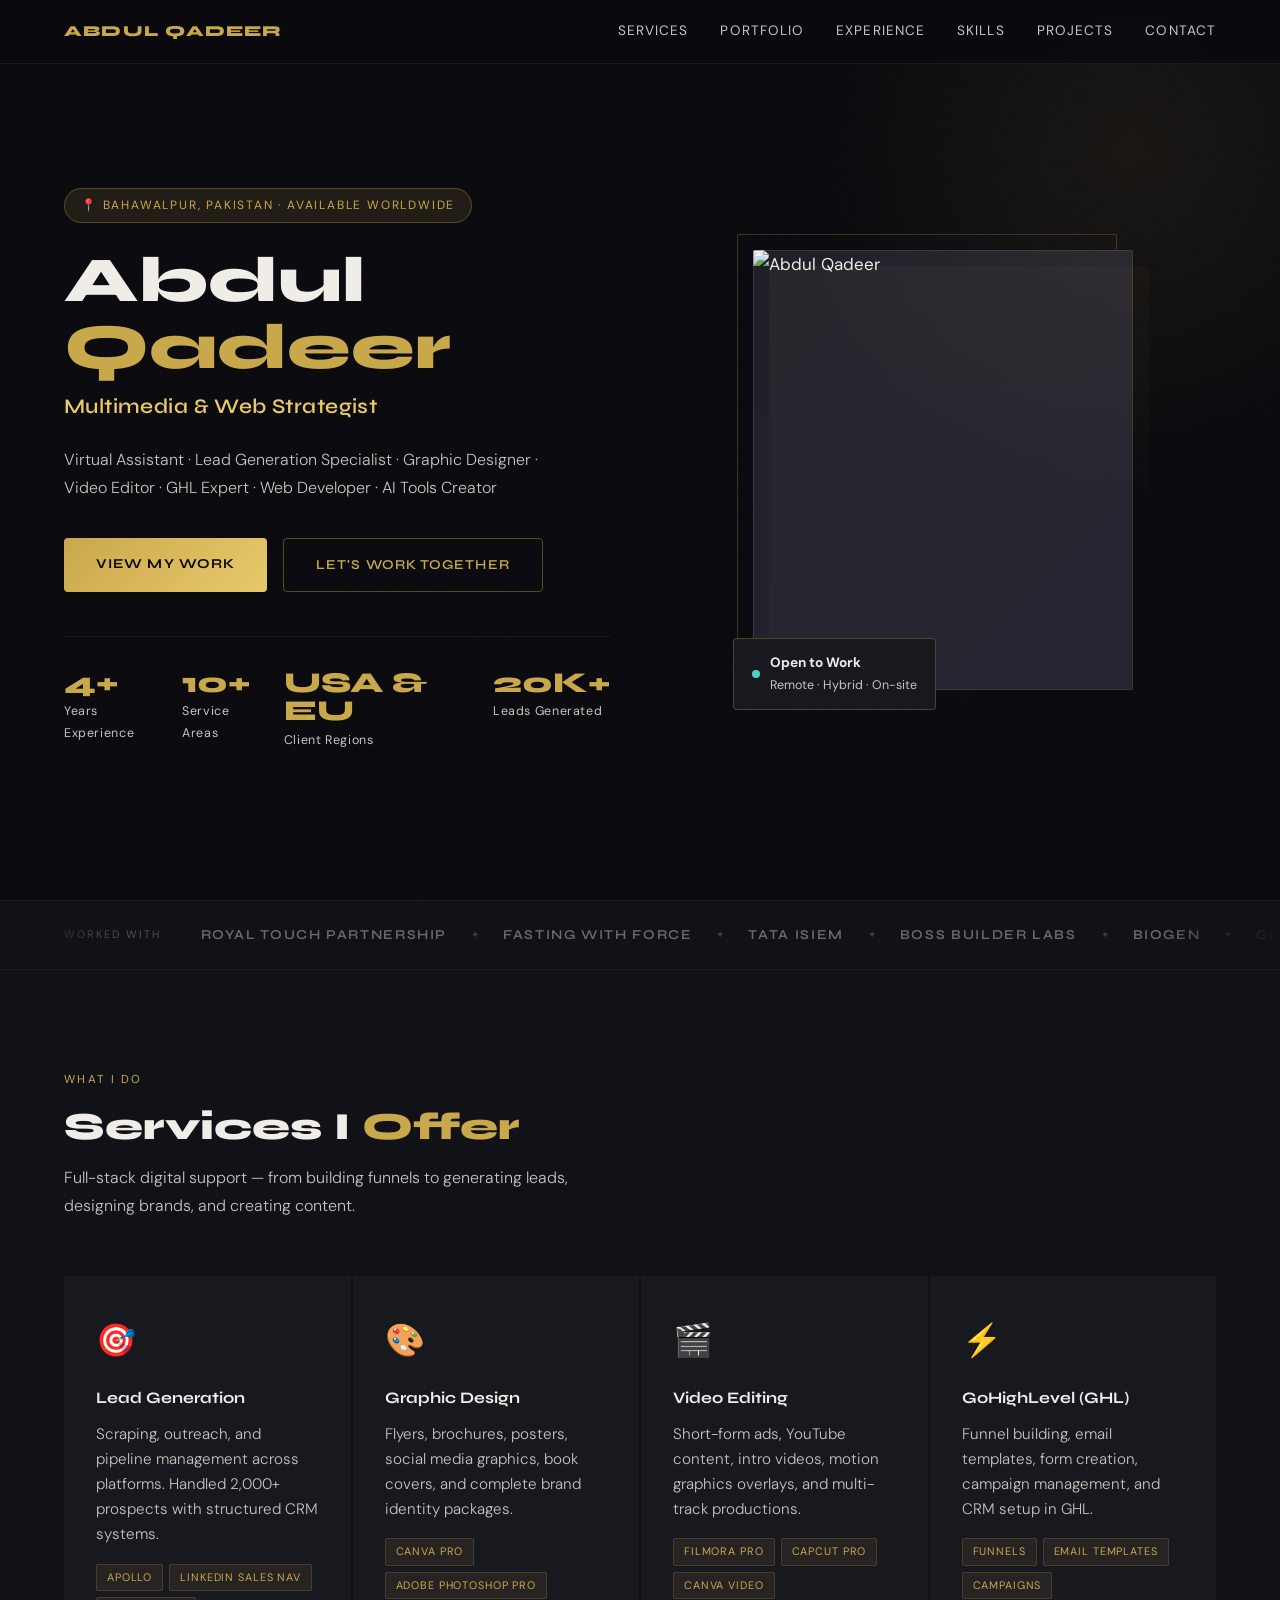
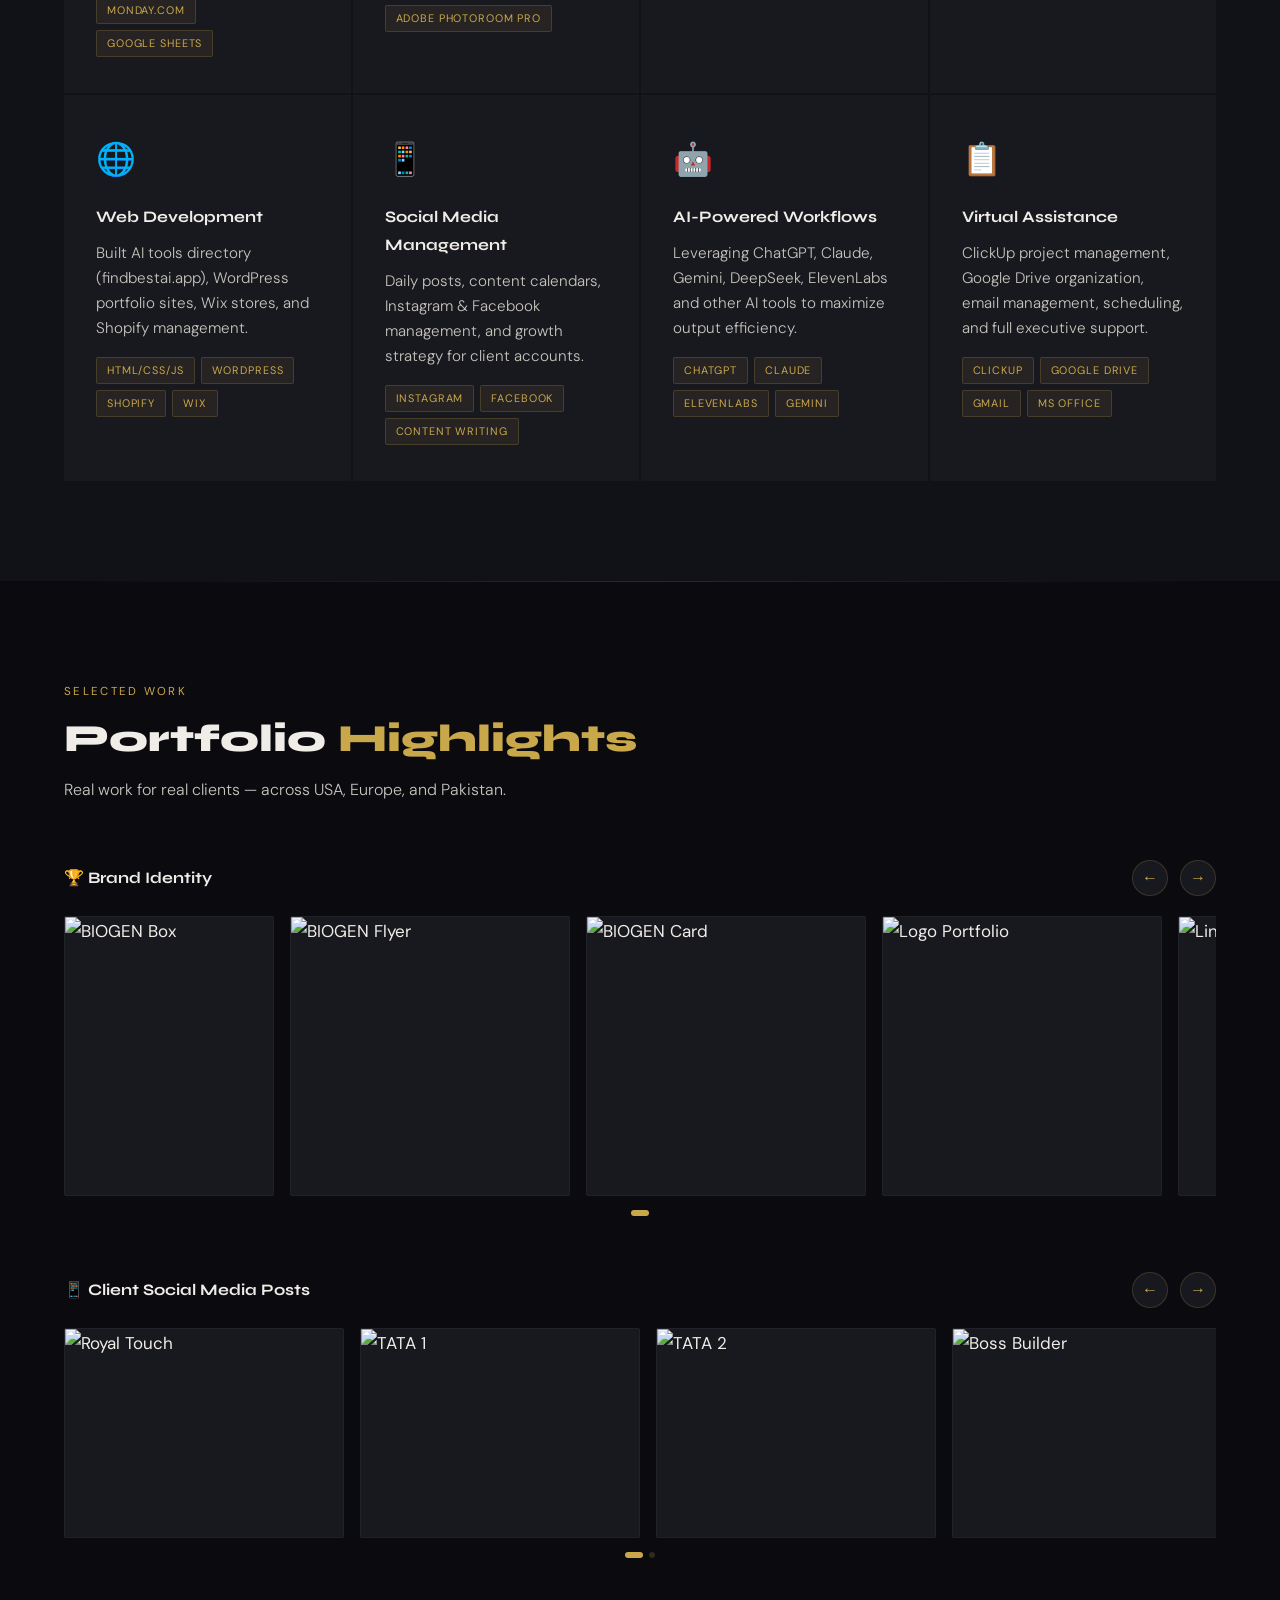
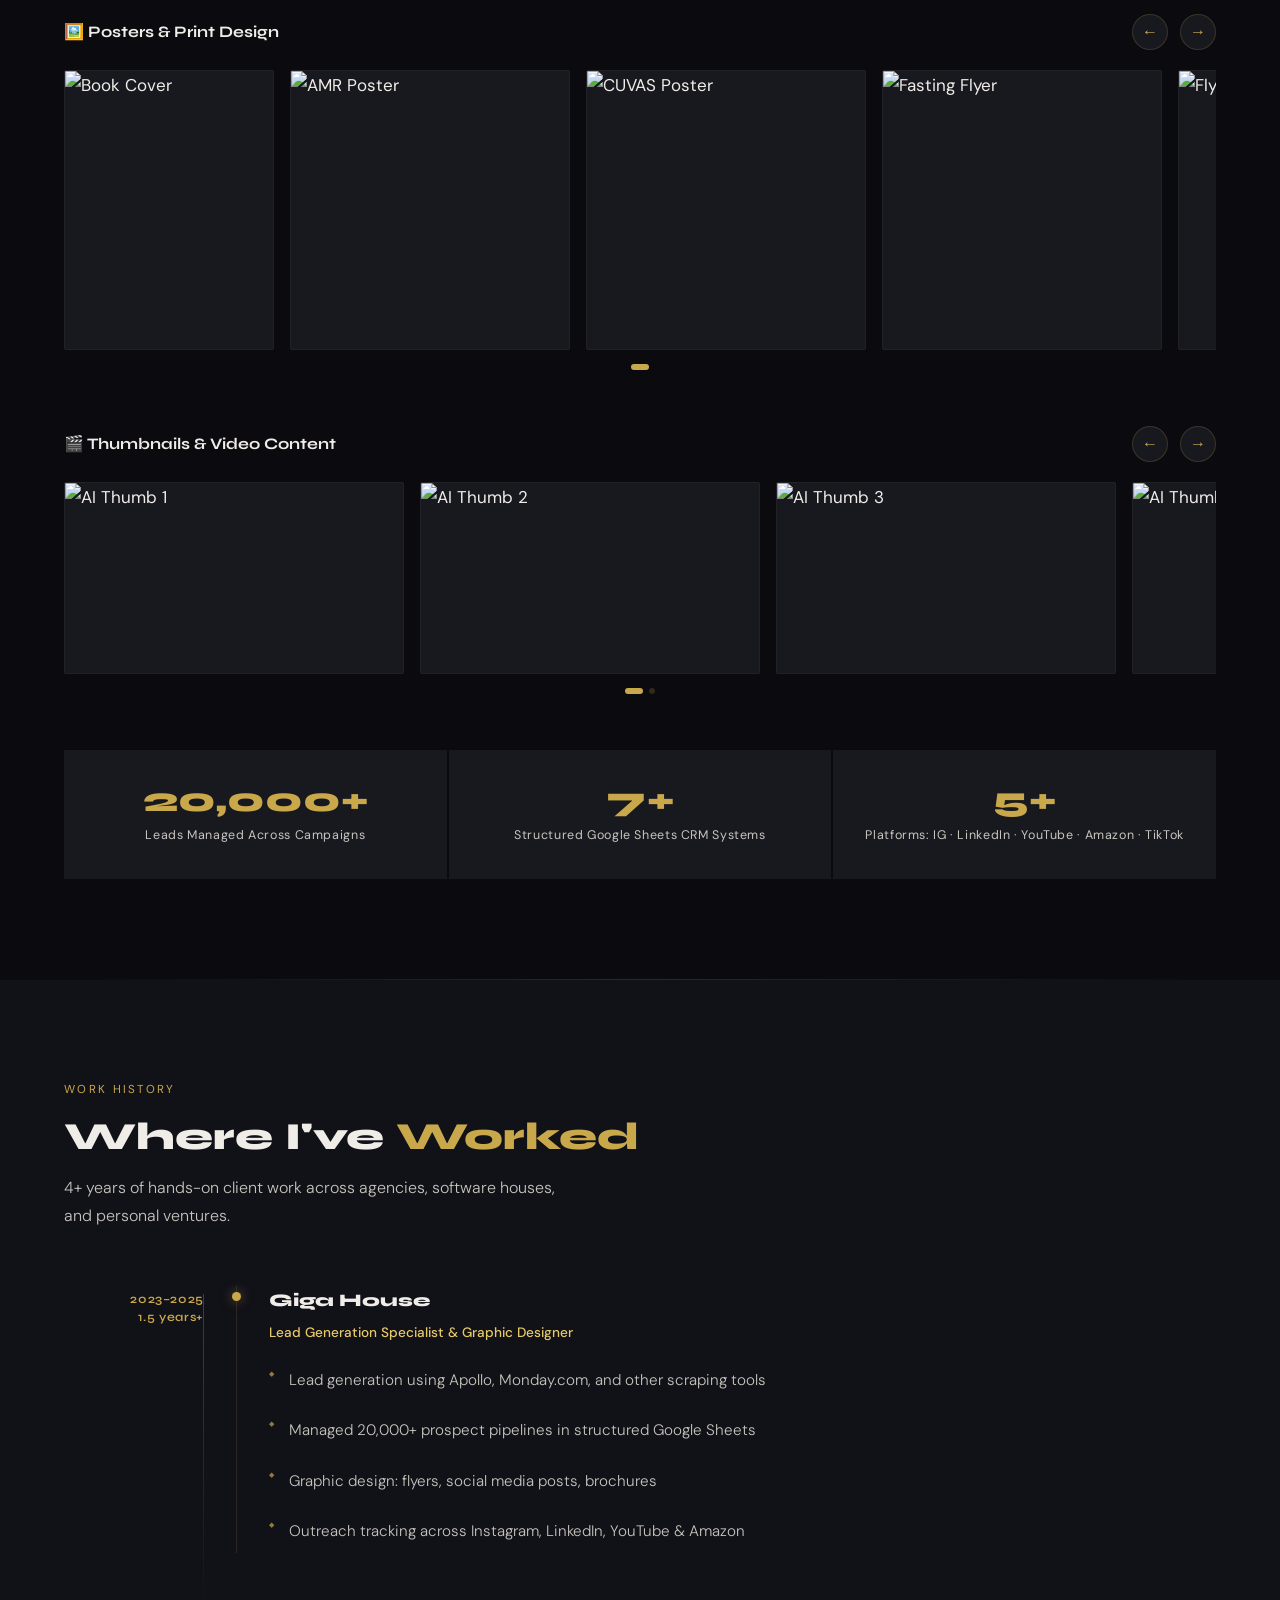
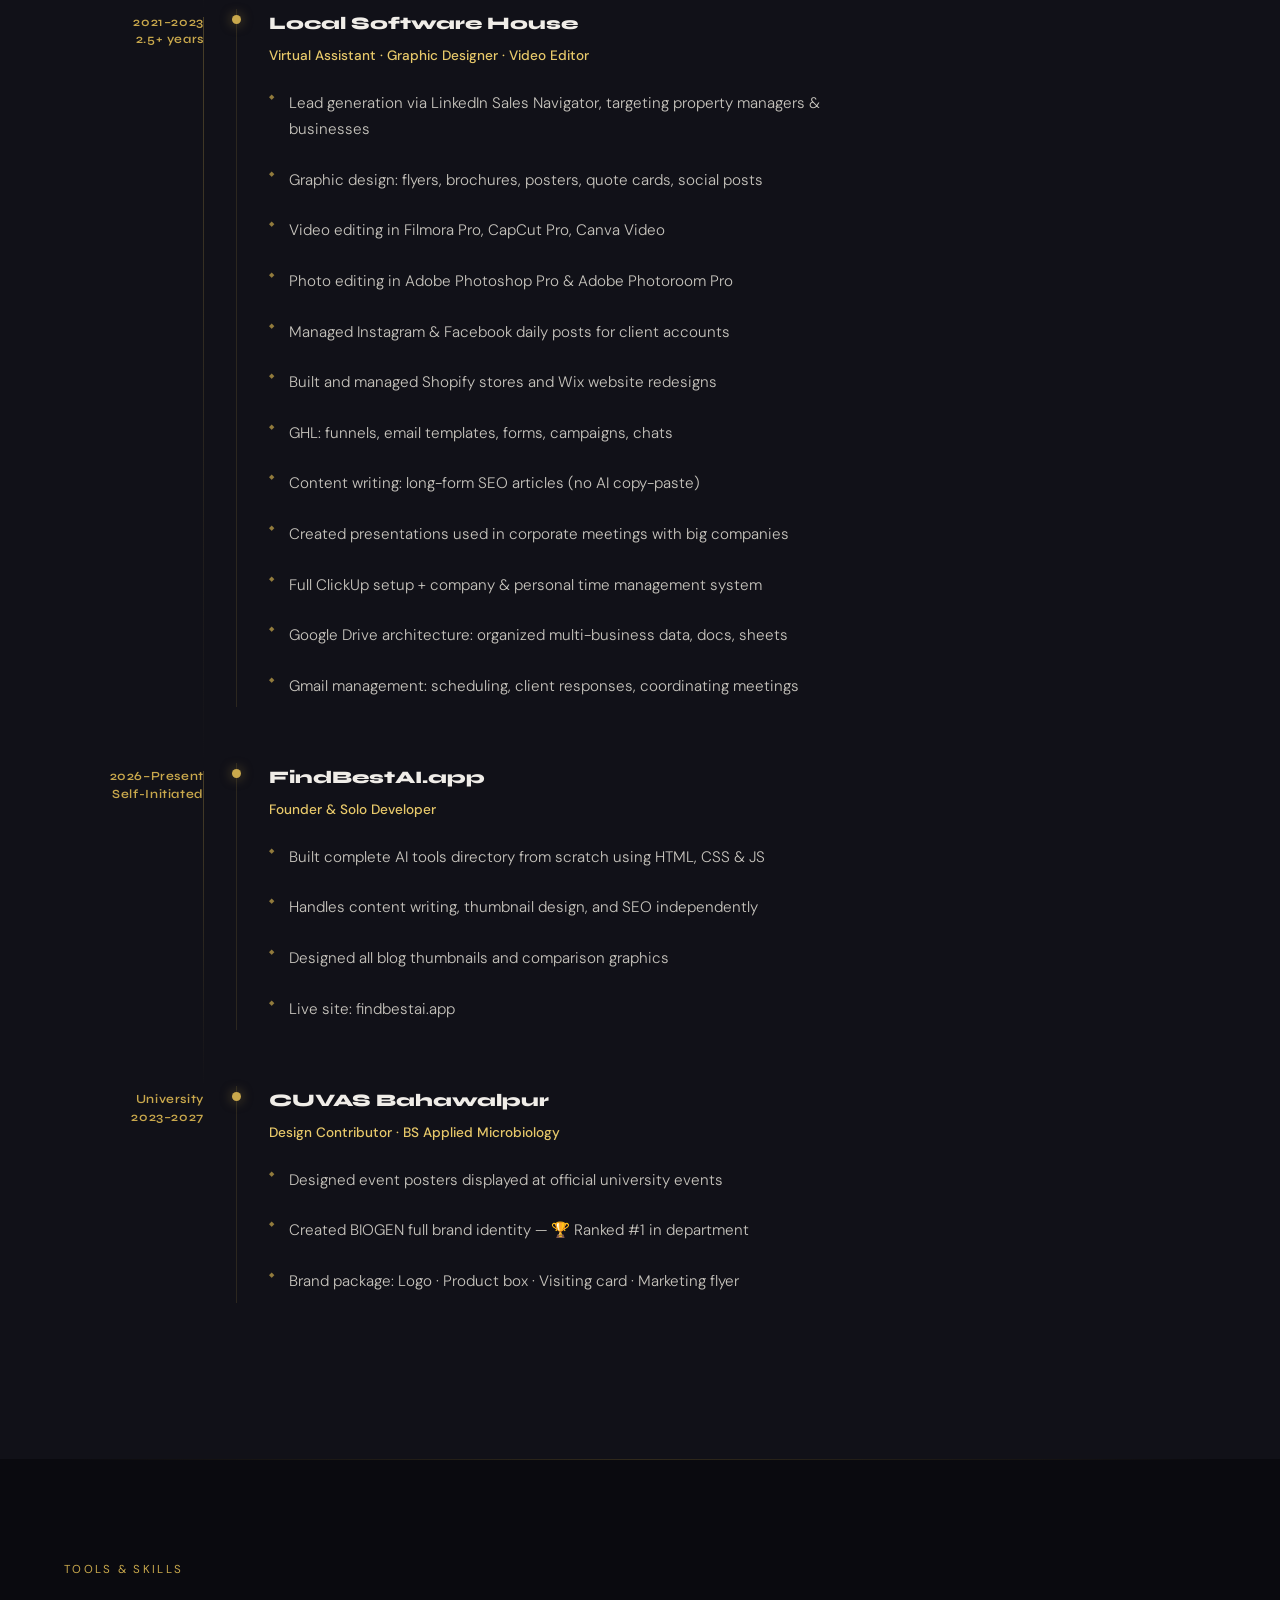
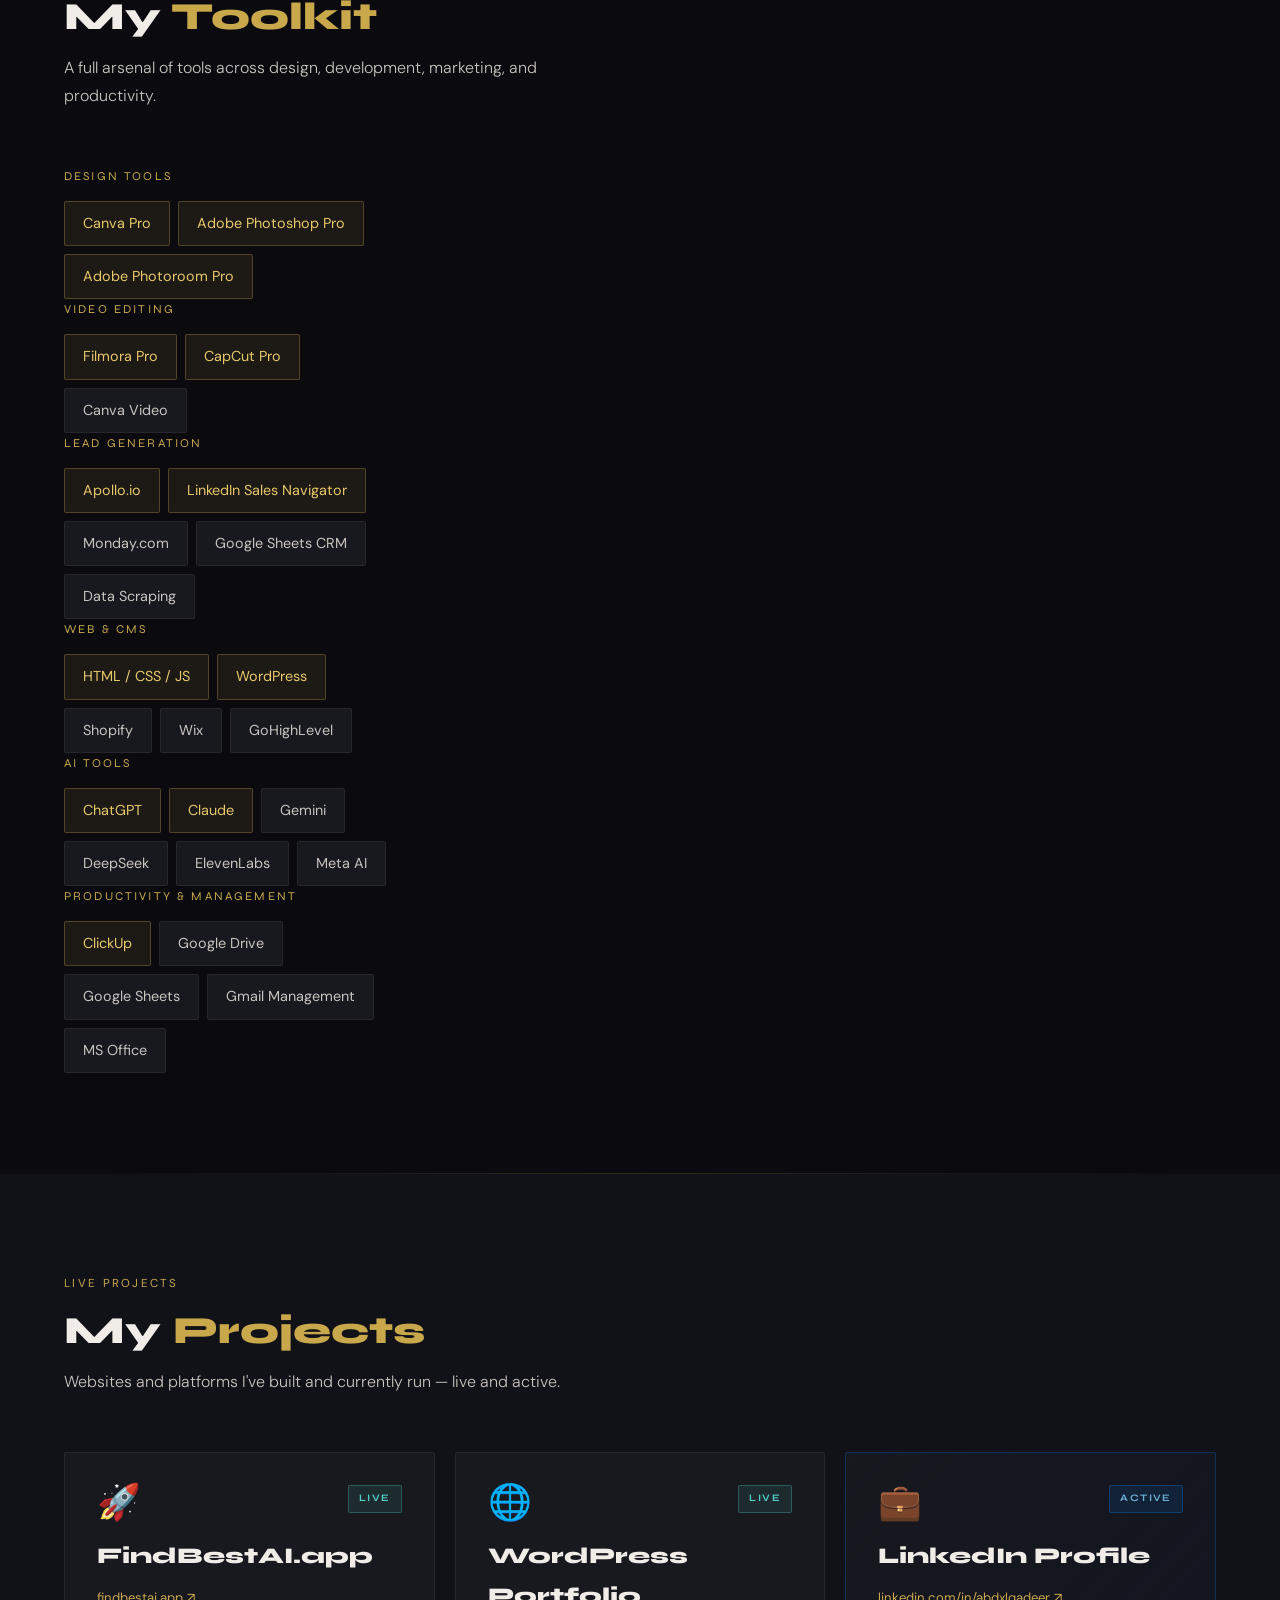
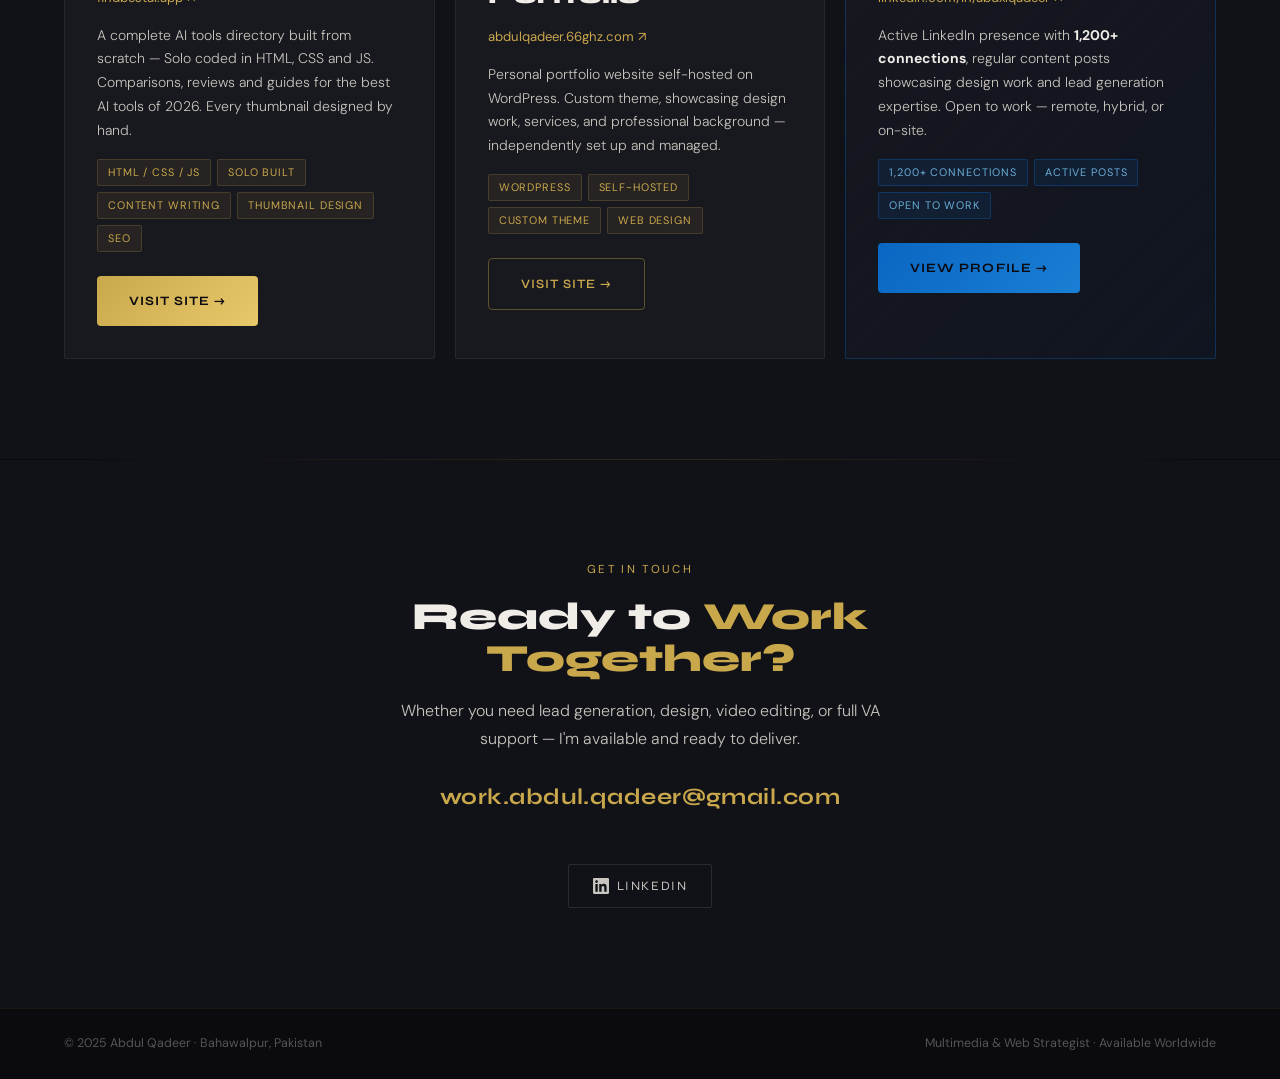
==== commit a7ef0356: "Add files via upload" ====
--- a/index (2).html
+++ b/index (2).html
@@ -26,8 +26,8 @@
     background:var(--dark);
     color:var(--white);
     font-family:'DM Sans',sans-serif;
-    font-size:16px;
-    line-height:1.7;
+    font-size:17px;
+    line-height:1.75;
     overflow-x:hidden;
   }
 
@@ -54,8 +54,9 @@
   }
   .nav-logo{
     font-family:'Syne',sans-serif;
-    font-weight:800;font-size:1.1rem;
-    color:var(--gold);letter-spacing:0.05em;
+    font-weight:800;font-size:0.95rem;
+    color:var(--gold);letter-spacing:0.08em;
+    text-transform:uppercase;
   }
   .nav-links{display:flex;gap:32px;}
   .nav-links a{
@@ -213,29 +214,53 @@
   .hero-badge-text{font-size:0.78rem;color:var(--white2);}
   .hero-badge-text strong{color:var(--white);display:block;font-size:0.85rem;}
 
-  /* CLIENTS BAR */
-  .clients-bar{
+  /* MARQUEE */
+  .marquee-outer{
     background:var(--dark2);
     border-top:1px solid rgba(201,168,76,0.08);
     border-bottom:1px solid rgba(201,168,76,0.08);
-    padding:28px 5%;
-    display:flex;align-items:center;gap:40px;flex-wrap:wrap;
-  }
-  .clients-label{
-    font-size:0.72rem;letter-spacing:0.15em;text-transform:uppercase;
-    color:var(--white2);opacity:0.5;white-space:nowrap;
-  }
-  .clients-list{
-    display:flex;gap:40px;flex-wrap:wrap;align-items:center;
-  }
-  .client-name{
-    font-family:'Syne',sans-serif;
-    font-weight:600;font-size:0.82rem;
-    letter-spacing:0.1em;text-transform:uppercase;
-    color:var(--white2);opacity:0.45;
+    padding:22px 0;
+    display:flex;align-items:center;gap:0;
+    overflow:hidden;
+    position:relative;
+  }
+  .marquee-outer::before,.marquee-outer::after{
+    content:'';
+    position:absolute;top:0;bottom:0;width:120px;
+    z-index:2;pointer-events:none;
+  }
+  .marquee-outer::before{left:0;background:linear-gradient(90deg,var(--dark2),transparent);}
+  .marquee-outer::after{right:0;background:linear-gradient(-90deg,var(--dark2),transparent);}
+  .marquee-label{
+    font-size:0.68rem;letter-spacing:0.18em;text-transform:uppercase;
+    color:var(--white2);opacity:0.35;
+    white-space:nowrap;padding:0 32px 0 5%;
+    flex-shrink:0;
+  }
+  .marquee-wrap{overflow:hidden;flex:1;}
+  .marquee-track{
+    display:flex;align-items:center;gap:0;
+    width:max-content;
+    animation:marquee-scroll 28s linear infinite;
+  }
+  .marquee-track:hover{animation-play-state:paused;}
+  @keyframes marquee-scroll{
+    from{transform:translateX(0);}
+    to{transform:translateX(-50%);}
+  }
+  .marquee-item{
+    font-family:'Syne',sans-serif;
+    font-weight:600;font-size:0.85rem;
+    letter-spacing:0.12em;text-transform:uppercase;
+    color:var(--white2);opacity:0.5;
+    white-space:nowrap;padding:0 8px;
     transition:opacity .2s;
   }
-  .client-name:hover{opacity:0.8;}
+  .marquee-item:hover{opacity:0.9;color:var(--gold-light);}
+  .marquee-sep{
+    color:var(--gold);opacity:0.3;
+    font-size:0.6rem;padding:0 16px;
+  }
 
   /* SECTION COMMON */
   section{padding:100px 5%;position:relative;z-index:1;}
@@ -250,7 +275,7 @@
     margin-bottom:16px;
   }
   .section-title span{color:var(--gold);}
-  .section-desc{color:var(--white2);max-width:520px;font-weight:300;margin-bottom:56px;}
+  .section-desc{color:var(--white2);max-width:520px;font-weight:300;margin-bottom:56px;font-size:1rem;}
 
   /* SERVICES */
   #services{background:var(--dark2);}
@@ -286,7 +311,7 @@
     font-weight:700;font-size:1rem;
     margin-bottom:10px;color:var(--white);
   }
-  .service-desc{font-size:0.875rem;color:var(--white2);font-weight:300;line-height:1.6;}
+  .service-desc{font-size:0.95rem;color:var(--white2);font-weight:300;line-height:1.65;}
   .service-tools{
     margin-top:16px;display:flex;flex-wrap:wrap;gap:6px;
   }
@@ -347,15 +372,15 @@
   .portfolio-item:hover .portfolio-overlay{opacity:1;}
   .portfolio-item:hover .portfolio-img{transform:scale(1.05);}
   .portfolio-cat{
-    font-size:0.68rem;letter-spacing:0.15em;text-transform:uppercase;
+    font-size:0.72rem;letter-spacing:0.15em;text-transform:uppercase;
     color:var(--gold);margin-bottom:6px;
   }
   .portfolio-name{
     font-family:'Syne',sans-serif;
-    font-weight:700;font-size:0.95rem;
+    font-weight:700;font-size:1rem;
     color:var(--white);
   }
-  .portfolio-client{font-size:0.78rem;color:var(--white2);margin-top:4px;}
+  .portfolio-client{font-size:0.82rem;color:var(--white2);margin-top:4px;}
 
   /* EXPERIENCE */
   #experience{background:var(--dark2);}
@@ -405,51 +430,69 @@
     font-weight:500;margin-bottom:14px;
   }
   .timeline-tasks{
-    list-style:none;display:flex;flex-direction:column;gap:6px;
+    list-style:none;display:flex;flex-direction:column;gap:8px;
   }
   .timeline-tasks li{
-    font-size:0.875rem;color:var(--white2);font-weight:300;
-    padding-left:16px;position:relative;
+    font-size:0.95rem;color:var(--white2);font-weight:300;
+    padding:8px 12px 8px 20px;position:relative;
+    border-radius:2px;
+    transition:background .2s, color .2s, transform .2s;
+    cursor:default;
+  }
+  .timeline-tasks li:hover{
+    background:rgba(201,168,76,0.06);
+    color:var(--white);
+    transform:translateX(4px);
   }
   .timeline-tasks li::before{
-    content:'→';
-    position:absolute;left:0;
-    color:var(--gold);font-size:0.75rem;
+    content:'◆';
+    position:absolute;left:0;top:9px;
+    color:var(--gold);font-size:0.45rem;
+    opacity:0.7;
   }
 
   /* SKILLS */
   #skills{background:var(--dark);}
   .skills-layout{
     display:grid;
-    grid-template-columns:1fr 1fr;
-    gap:80px;
+    grid-template-columns:repeat(3,1fr);
+    gap:48px 56px;
     align-items:start;
   }
-  .skills-category{margin-bottom:40px;}
+  .skills-category{margin-bottom:0;}
   .skills-cat-title{
     font-family:'Syne',sans-serif;
-    font-size:0.72rem;letter-spacing:0.18em;text-transform:uppercase;
-    color:var(--gold);margin-bottom:16px;
+    font-size:0.75rem;letter-spacing:0.18em;text-transform:uppercase;
+    color:var(--gold);margin-bottom:14px;
   }
   .skills-tags{display:flex;flex-wrap:wrap;gap:8px;}
   .skill-tag{
-    font-size:0.82rem;
-    padding:8px 16px;
+    font-size:0.9rem;
+    padding:9px 18px;
     background:var(--dark3);
     border:1px solid rgba(255,255,255,0.06);
     border-radius:2px;
     color:var(--white2);
-    transition:all .2s;
+    transition:all .25s;
+    cursor:default;
   }
   .skill-tag:hover{
-    background:rgba(201,168,76,0.08);
-    border-color:rgba(201,168,76,0.3);
+    background:rgba(201,168,76,0.1);
+    border-color:rgba(201,168,76,0.4);
     color:var(--gold-light);
+    transform:translateY(-2px);
+    box-shadow:0 6px 20px rgba(201,168,76,0.1);
   }
   .skill-tag.highlight{
     background:rgba(201,168,76,0.1);
     border-color:rgba(201,168,76,0.3);
     color:var(--gold-light);
+  }
+  .skill-tag.highlight:hover{
+    background:rgba(201,168,76,0.18);
+    border-color:var(--gold);
+    transform:translateY(-2px);
+    box-shadow:0 6px 20px rgba(201,168,76,0.15);
   }
 
   /* FEATURED PROJECT */
@@ -558,25 +601,143 @@
     .hero{grid-template-columns:1fr;padding-top:120px;}
     .hero-image-wrap{order:-1;}
     .hero-photo-frame{width:280px;height:320px;}
-    .skills-layout{grid-template-columns:1fr;}
+    .skills-layout{grid-template-columns:1fr 1fr;}
     .timeline-item{grid-template-columns:1fr;gap:8px;}
     .timeline-item::after{display:none;}
     .timeline-year{text-align:left;}
     .leadgen-stats{grid-template-columns:1fr;}
     .portfolio-item.wide{grid-column:span 1;}
     nav .nav-links{display:none;}
+    .projects-grid{grid-template-columns:1fr;}
   }
   @media(max-width:600px){
     .hero-stats{flex-wrap:wrap;gap:20px;}
     .clients-list{gap:20px;}
-  }
+    .skills-layout{grid-template-columns:1fr;}
+  }
+
+  /* PROJECTS GRID */
+  .projects-grid{
+    display:grid;
+    grid-template-columns:repeat(auto-fit,minmax(300px,1fr));
+    gap:20px;
+    margin-top:0;
+  }
+  .project-card{
+    background:var(--dark3);
+    border:1px solid rgba(255,255,255,0.06);
+    border-radius:2px;
+    padding:32px;
+    transition:border-color .3s, transform .3s;
+    position:relative;
+  }
+  .project-card:hover{
+    border-color:rgba(201,168,76,0.25);
+    transform:translateY(-4px);
+  }
+  .project-card-top{
+    display:flex;justify-content:space-between;align-items:flex-start;
+    margin-bottom:16px;
+  }
+  .project-icon{font-size:2.2rem;line-height:1;}
+  .project-live-badge{
+    font-size:0.62rem;letter-spacing:0.15em;font-family:'Syne',sans-serif;font-weight:700;
+    background:rgba(79,209,197,0.1);
+    border:1px solid rgba(79,209,197,0.3);
+    color:var(--accent2);
+    padding:4px 10px;border-radius:2px;
+  }
+  .project-title{
+    font-family:'Syne',sans-serif;
+    font-weight:800;font-size:1.4rem;
+    color:var(--white);margin-bottom:6px;
+  }
+  .project-url{
+    color:var(--gold);font-size:0.82rem;
+    text-decoration:none;display:inline-block;margin-bottom:14px;
+    transition:text-decoration .2s;
+  }
+  .project-url:hover{text-decoration:underline;}
+  .project-desc{
+    font-size:0.875rem;color:var(--white2);
+    font-weight:300;line-height:1.7;margin-bottom:16px;
+  }
+  .project-tags{display:flex;flex-wrap:wrap;gap:6px;}
 
   /* SCROLLBAR */
   ::-webkit-scrollbar{width:4px;}
   ::-webkit-scrollbar-track{background:var(--dark);}
   ::-webkit-scrollbar-thumb{background:var(--gold);opacity:0.5;border-radius:2px;}
 
-  /* DIVIDER */
+  /* CAROUSEL */
+  .carousel-section{margin-bottom:56px;}
+  .carousel-header{
+    display:flex;justify-content:space-between;align-items:center;
+    margin-bottom:20px;
+  }
+  .carousel-cat-title{
+    font-family:'Syne',sans-serif;
+    font-size:1rem;font-weight:700;
+    color:var(--white);
+  }
+  .carousel-controls{display:flex;align-items:center;gap:12px;}
+  .carousel-btn{
+    width:36px;height:36px;
+    background:var(--dark3);
+    border:1px solid rgba(201,168,76,0.2);
+    border-radius:50%;
+    color:var(--gold);
+    font-size:1rem;
+    cursor:pointer;
+    display:flex;align-items:center;justify-content:center;
+    transition:all .2s;
+    flex-shrink:0;
+  }
+  .carousel-btn:hover{background:rgba(201,168,76,0.15);border-color:var(--gold);}
+  .carousel-track-wrap{overflow:hidden;position:relative;}
+  .carousel-track{
+    display:flex;
+    gap:16px;
+    transition:transform .4s cubic-bezier(.25,.46,.45,.94);
+  }
+  .carousel-slide{
+    flex-shrink:0;
+    width:280px;
+    border-radius:2px;
+    overflow:hidden;
+    position:relative;
+    background:var(--dark3);
+    border:1px solid rgba(255,255,255,0.04);
+    aspect-ratio:4/3;
+    cursor:pointer;
+  }
+  .carousel-slide.tall{aspect-ratio:3/4;width:210px;}
+  .carousel-slide img{
+    width:100%;height:100%;
+    object-fit:cover;
+    display:block;
+    transition:transform .5s cubic-bezier(.25,.46,.45,.94);
+  }
+  .carousel-slide:hover img{transform:scale(1.06);}
+  .carousel-slide .portfolio-overlay{
+    position:absolute;inset:0;
+    background:linear-gradient(to top, rgba(10,10,15,0.95) 0%, rgba(10,10,15,0.2) 60%, transparent 100%);
+    opacity:0;transition:opacity .3s;
+    padding:18px;
+    display:flex;flex-direction:column;justify-content:flex-end;
+  }
+  .carousel-slide:hover .portfolio-overlay{opacity:1;}
+  .carousel-dots{
+    display:flex;justify-content:center;gap:6px;
+    margin-top:14px;
+  }
+  .carousel-dot{
+    width:6px;height:6px;border-radius:50%;
+    background:rgba(201,168,76,0.2);
+    cursor:pointer;transition:all .2s;
+  }
+  .carousel-dot.active{background:var(--gold);width:18px;border-radius:3px;}
+
   .divider{
     height:1px;
     background:linear-gradient(90deg,transparent,rgba(201,168,76,0.2),transparent);
@@ -588,12 +749,13 @@
 
 <!-- NAV -->
 <nav>
-  <div class="nav-logo">AQ</div>
+  <div class="nav-logo">Abdul Qadeer</div>
   <div class="nav-links">
     <a href="#services">Services</a>
     <a href="#portfolio">Portfolio</a>
     <a href="#experience">Experience</a>
     <a href="#skills">Skills</a>
+    <a href="#projects">Projects</a>
     <a href="#contact">Contact</a>
   </div>
 </nav>
@@ -613,7 +775,7 @@
     </div>
     <div class="hero-stats">
       <div class="stat-item">
-        <div class="stat-num">2+</div>
+        <div class="stat-num">4+</div>
         <div class="stat-label">Years Experience</div>
       </div>
       <div class="stat-item">
@@ -625,7 +787,7 @@
         <div class="stat-label">Client Regions</div>
       </div>
       <div class="stat-item">
-        <div class="stat-num">2K+</div>
+        <div class="stat-num">20K+</div>
         <div class="stat-label">Leads Generated</div>
       </div>
     </div>
@@ -645,17 +807,45 @@
   </div>
 </section>
 
-<!-- CLIENTS BAR -->
-<div class="clients-bar">
-  <span class="clients-label">Worked With</span>
-  <div class="clients-list">
-    <span class="client-name">Royal Touch Partnership</span>
-    <span class="client-name">Fasting With Force</span>
-    <span class="client-name">TATA ISIEM</span>
-    <span class="client-name">Boss Builder Labs</span>
-    <span class="client-name">BIOGEN</span>
-    <span class="client-name">Giga House</span>
-    <span class="client-name">CUVAS University</span>
+<!-- CLIENTS MARQUEE -->
+<div class="marquee-outer">
+  <span class="marquee-label">Worked With</span>
+  <div class="marquee-wrap">
+    <div class="marquee-track">
+      <span class="marquee-item">Royal Touch Partnership</span>
+      <span class="marquee-sep">✦</span>
+      <span class="marquee-item">Fasting With Force</span>
+      <span class="marquee-sep">✦</span>
+      <span class="marquee-item">TATA ISIEM</span>
+      <span class="marquee-sep">✦</span>
+      <span class="marquee-item">Boss Builder Labs</span>
+      <span class="marquee-sep">✦</span>
+      <span class="marquee-item">BIOGEN</span>
+      <span class="marquee-sep">✦</span>
+      <span class="marquee-item">Giga House</span>
+      <span class="marquee-sep">✦</span>
+      <span class="marquee-item">CUVAS University</span>
+      <span class="marquee-sep">✦</span>
+      <span class="marquee-item">24Hour Faith</span>
+      <span class="marquee-sep">✦</span>
+      <!-- duplicate for seamless loop -->
+      <span class="marquee-item">Royal Touch Partnership</span>
+      <span class="marquee-sep">✦</span>
+      <span class="marquee-item">Fasting With Force</span>
+      <span class="marquee-sep">✦</span>
+      <span class="marquee-item">TATA ISIEM</span>
+      <span class="marquee-sep">✦</span>
+      <span class="marquee-item">Boss Builder Labs</span>
+      <span class="marquee-sep">✦</span>
+      <span class="marquee-item">BIOGEN</span>
+      <span class="marquee-sep">✦</span>
+      <span class="marquee-item">Giga House</span>
+      <span class="marquee-sep">✦</span>
+      <span class="marquee-item">CUVAS University</span>
+      <span class="marquee-sep">✦</span>
+      <span class="marquee-item">24Hour Faith</span>
+      <span class="marquee-sep">✦</span>
+    </div>
   </div>
 </div>
 
@@ -672,7 +862,7 @@
       <div class="service-tools">
         <span class="tool-tag">Apollo</span>
         <span class="tool-tag">LinkedIn Sales Nav</span>
-        <span class="tool-tag">Waalaxy</span>
+        <span class="tool-tag">Monday.com</span>
         <span class="tool-tag">Google Sheets</span>
       </div>
     </div>
@@ -682,8 +872,8 @@
       <div class="service-desc">Flyers, brochures, posters, social media graphics, book covers, and complete brand identity packages.</div>
       <div class="service-tools">
         <span class="tool-tag">Canva Pro</span>
-        <span class="tool-tag">Adobe PS</span>
-        <span class="tool-tag">Illustrator</span>
+        <span class="tool-tag">Adobe Photoshop Pro</span>
+        <span class="tool-tag">Adobe Photoroom Pro</span>
       </div>
     </div>
     <div class="service-card fade-up">
@@ -691,8 +881,8 @@
       <div class="service-title">Video Editing</div>
       <div class="service-desc">Short-form ads, YouTube content, intro videos, motion graphics overlays, and multi-track productions.</div>
       <div class="service-tools">
+        <span class="tool-tag">Filmora Pro</span>
         <span class="tool-tag">CapCut Pro</span>
-        <span class="tool-tag">Filmora</span>
         <span class="tool-tag">Canva Video</span>
       </div>
     </div>
@@ -760,167 +950,254 @@
   <h2 class="section-title">Portfolio <span>Highlights</span></h2>
   <p class="section-desc">Real work for real clients — across USA, Europe, and Pakistan.</p>
 
-  <div class="portfolio-grid">
-    <!-- Brand Identity -->
-    <div class="portfolio-item tall fade-up">
-      <img src="assets/biogen_box.png" alt="BIOGEN Box Design" class="portfolio-img"/>
-      <div class="portfolio-overlay">
-        <div class="portfolio-cat">🏆 Brand Identity · #1 in Department</div>
-        <div class="portfolio-name">BIOGEN BioFertilizer Kit</div>
-        <div class="portfolio-client">Full brand: Logo · Box · Card · Flyer</div>
-      </div>
-    </div>
-    <div class="portfolio-item fade-up">
-      <img src="assets/biogen_flyer.png" alt="BIOGEN Flyer" class="portfolio-img"/>
-      <div class="portfolio-overlay">
-        <div class="portfolio-cat">Graphic Design</div>
-        <div class="portfolio-name">BIOGEN Marketing Flyer</div>
-        <div class="portfolio-client">Product launch flyer</div>
-      </div>
-    </div>
-    <div class="portfolio-item fade-up">
-      <img src="assets/biogen_card.png" alt="BIOGEN Business Card" class="portfolio-img"/>
-      <div class="portfolio-overlay">
-        <div class="portfolio-cat">Brand Identity</div>
-        <div class="portfolio-name">BIOGEN Visiting Card</div>
-        <div class="portfolio-client">Business card design</div>
-      </div>
-    </div>
-
-    <!-- University Posters -->
-    <div class="portfolio-item tall fade-up">
-      <img src="assets/fasting_cover.png" alt="Book Cover" class="portfolio-img"/>
-      <div class="portfolio-overlay">
-        <div class="portfolio-cat">Book Cover Design</div>
-        <div class="portfolio-name">Fasting With Force</div>
-        <div class="portfolio-client">Rev. Timothy D. Hayes Jr. · USA</div>
-      </div>
-    </div>
-    <div class="portfolio-item fade-up">
-      <img src="assets/amr_poster.png" alt="AMR Poster" class="portfolio-img"/>
-      <div class="portfolio-overlay">
-        <div class="portfolio-cat">University Event Poster</div>
-        <div class="portfolio-name">AMR Infographic Poster</div>
-        <div class="portfolio-client">CUVAS Bahawalpur · Displayed at event</div>
-      </div>
-    </div>
-    <div class="portfolio-item fade-up">
-      <img src="assets/cuvas_poster.png" alt="CUVAS Poster" class="portfolio-img"/>
-      <div class="portfolio-overlay">
-        <div class="portfolio-cat">University Event Poster</div>
-        <div class="portfolio-name">AMR Day Event Poster</div>
-        <div class="portfolio-client">CUVAS Bahawalpur · 25 Nov 2024</div>
-      </div>
-    </div>
-
-    <!-- Client Posts -->
-    <div class="portfolio-item wide fade-up">
-      <img src="assets/royal_touch.png" alt="Royal Touch" class="portfolio-img"/>
-      <div class="portfolio-overlay">
-        <div class="portfolio-cat">Social Media Post · USA Client</div>
-        <div class="portfolio-name">Royal Touch Partnership — Affiliate Promo</div>
-        <div class="portfolio-client">Device mockup + QR code integration</div>
-      </div>
-    </div>
-
-    <div class="portfolio-item fade-up">
-      <img src="assets/tata_post1.png" alt="TATA ISIEM" class="portfolio-img"/>
-      <div class="portfolio-overlay">
-        <div class="portfolio-cat">Social Media Post · European Client</div>
-        <div class="portfolio-name">TATA ISIEM — Mentoring Post</div>
-        <div class="portfolio-client">Energy Physio Therapist · Europe (€3,000 value)</div>
-      </div>
-    </div>
-    <div class="portfolio-item fade-up">
-      <img src="assets/tata_post2.png" alt="TATA ISIEM 2" class="portfolio-img"/>
-      <div class="portfolio-overlay">
-        <div class="portfolio-cat">Social Media Post · European Client</div>
-        <div class="portfolio-name">TATA ISIEM — Birthday Campaign</div>
-        <div class="portfolio-client">3-post carousel series · Consistent branding</div>
-      </div>
-    </div>
-
-    <div class="portfolio-item fade-up">
-      <img src="assets/fasting_flyer.png" alt="Fasting Flyer" class="portfolio-img"/>
-      <div class="portfolio-overlay">
-        <div class="portfolio-cat">Book Promo Flyer · USA</div>
-        <div class="portfolio-name">Fasting With Force — Promo Flyer</div>
-        <div class="portfolio-client">Rev. Timothy D. Hayes Jr.</div>
-      </div>
-    </div>
-
-    <div class="portfolio-item fade-up">
-      <img src="assets/boss_builder.png" alt="Boss Builder Labs" class="portfolio-img"/>
-      <div class="portfolio-overlay">
-        <div class="portfolio-cat">Infographic Post · USA</div>
-        <div class="portfolio-name">Boss Builder Labs — Roadmap Design</div>
-        <div class="portfolio-client">bossbuilderlabs.com</div>
-      </div>
-    </div>
-
-    <!-- Thumbnails -->
-    <div class="portfolio-item wide fade-up">
-      <img src="assets/ai_thumb1.png" alt="AI Thumbnail" class="portfolio-img"/>
-      <div class="portfolio-overlay">
-        <div class="portfolio-cat">Blog Thumbnail · FindBestAI.app</div>
-        <div class="portfolio-name">GPT-5.5 vs Claude vs Gemini — Comparison</div>
-        <div class="portfolio-client">Personal project · findbestai.app</div>
-      </div>
-    </div>
-
-    <div class="portfolio-item fade-up">
-      <img src="assets/ai_thumb2.jpg" alt="AI Thumb 2" class="portfolio-img"/>
-      <div class="portfolio-overlay">
-        <div class="portfolio-cat">Blog Thumbnail</div>
-        <div class="portfolio-name">ChatGPT vs Claude vs Gemini vs DeepSeek</div>
-        <div class="portfolio-client">findbestai.app</div>
-      </div>
-    </div>
-    <div class="portfolio-item fade-up">
-      <img src="assets/yt_thumb1.png" alt="YT Thumbnail" class="portfolio-img"/>
-      <div class="portfolio-overlay">
-        <div class="portfolio-cat">YouTube Thumbnail</div>
-        <div class="portfolio-name">Top 10 Fastest BMWs — High CTR Design</div>
-        <div class="portfolio-client">Motion blur + curiosity hook</div>
-      </div>
-    </div>
-
-    <div class="portfolio-item fade-up">
-      <img src="assets/royal_thumb.png" alt="Royal Touch Thumb" class="portfolio-img"/>
-      <div class="portfolio-overlay">
-        <div class="portfolio-cat">Video Thumbnail · USA</div>
-        <div class="portfolio-name">Brent Darden — Earn From Your Phone</div>
-        <div class="portfolio-client">Royal Touch Partnership</div>
-      </div>
-    </div>
-
-    <div class="portfolio-item fade-up">
-      <img src="assets/logo_gig.png" alt="Logo Portfolio" class="portfolio-img"/>
-      <div class="portfolio-overlay">
-        <div class="portfolio-cat">Logo Design · Fiverr Gig</div>
-        <div class="portfolio-name">Logo Portfolio — Multiple Styles</div>
-        <div class="portfolio-client">RONAQ · Kiuee · TRINOX · LIONS · Moonlight</div>
-      </div>
-    </div>
-
-    <div class="portfolio-item fade-up">
-      <img src="assets/flyer_gig1.png" alt="Flyer Gig" class="portfolio-img"/>
-      <div class="portfolio-overlay">
-        <div class="portfolio-cat">Flyer Design · Fiverr Gig</div>
-        <div class="portfolio-name">Flyer & Brochure Design Solutions</div>
-        <div class="portfolio-client">300 DPI · CMYK · Source files included</div>
-      </div>
-    </div>
+  <!-- CAROUSEL: Brand Identity -->
+  <div class="carousel-section fade-up">
+    <div class="carousel-header">
+      <div class="carousel-cat-title">🏆 Brand Identity</div>
+      <div class="carousel-controls">
+        <button class="carousel-btn" onclick="scrollCarousel('brand',-1)">&#8592;</button>
+        <button class="carousel-btn" onclick="scrollCarousel('brand',1)">&#8594;</button>
+      </div>
+    </div>
+    <div class="carousel-track-wrap">
+      <div class="carousel-track" id="track-brand">
+        <div class="carousel-slide tall">
+          <img src="assets/biogen_box.png" alt="BIOGEN Box"/>
+          <div class="portfolio-overlay">
+            <div class="portfolio-cat">🏆 #1 in Department</div>
+            <div class="portfolio-name">BIOGEN — Box Packaging</div>
+            <div class="portfolio-client">Full brand identity</div>
+          </div>
+        </div>
+        <div class="carousel-slide">
+          <img src="assets/biogen_flyer.png" alt="BIOGEN Flyer"/>
+          <div class="portfolio-overlay">
+            <div class="portfolio-cat">Brand Identity</div>
+            <div class="portfolio-name">BIOGEN — Marketing Flyer</div>
+            <div class="portfolio-client">Product launch flyer</div>
+          </div>
+        </div>
+        <div class="carousel-slide">
+          <img src="assets/biogen_card.png" alt="BIOGEN Card"/>
+          <div class="portfolio-overlay">
+            <div class="portfolio-cat">Brand Identity</div>
+            <div class="portfolio-name">BIOGEN — Visiting Card</div>
+            <div class="portfolio-client">Business card design</div>
+          </div>
+        </div>
+        <div class="carousel-slide">
+          <img src="assets/logo_gig.png" alt="Logo Portfolio"/>
+          <div class="portfolio-overlay">
+            <div class="portfolio-cat">Logo Design</div>
+            <div class="portfolio-name">Logo Portfolio — Multiple Styles</div>
+            <div class="portfolio-client">RONAQ · Kiuee · TRINOX · LIONS</div>
+          </div>
+        </div>
+        <div class="carousel-slide">
+          <img src="assets/linkedin_cover.png" alt="LinkedIn Cover"/>
+          <div class="portfolio-overlay">
+            <div class="portfolio-cat">Personal Branding</div>
+            <div class="portfolio-name">Abdul Qadeer — LinkedIn Cover</div>
+            <div class="portfolio-client">Personal brand design</div>
+          </div>
+        </div>
+      </div>
+    </div>
+    <div class="carousel-dots" id="dots-brand"></div>
+  </div>
+
+  <!-- CAROUSEL: Client Social Media Posts -->
+  <div class="carousel-section fade-up">
+    <div class="carousel-header">
+      <div class="carousel-cat-title">📱 Client Social Media Posts</div>
+      <div class="carousel-controls">
+        <button class="carousel-btn" onclick="scrollCarousel('social',-1)">&#8592;</button>
+        <button class="carousel-btn" onclick="scrollCarousel('social',1)">&#8594;</button>
+      </div>
+    </div>
+    <div class="carousel-track-wrap">
+      <div class="carousel-track" id="track-social">
+        <div class="carousel-slide">
+          <img src="assets/royal_touch.png" alt="Royal Touch"/>
+          <div class="portfolio-overlay">
+            <div class="portfolio-cat">Social Media Post · USA</div>
+            <div class="portfolio-name">Royal Touch Partnership</div>
+            <div class="portfolio-client">Affiliate promo with device mockup</div>
+          </div>
+        </div>
+        <div class="carousel-slide">
+          <img src="assets/tata_post1.png" alt="TATA 1"/>
+          <div class="portfolio-overlay">
+            <div class="portfolio-cat">Social Media Post · Europe</div>
+            <div class="portfolio-name">TATA ISIEM — Mentoring Post</div>
+            <div class="portfolio-client">€3,000 value campaign</div>
+          </div>
+        </div>
+        <div class="carousel-slide">
+          <img src="assets/tata_post2.png" alt="TATA 2"/>
+          <div class="portfolio-overlay">
+            <div class="portfolio-cat">Social Media Post · Europe</div>
+            <div class="portfolio-name">TATA ISIEM — Birthday Campaign</div>
+            <div class="portfolio-client">3-post carousel series</div>
+          </div>
+        </div>
+        <div class="carousel-slide">
+          <img src="assets/boss_builder.png" alt="Boss Builder"/>
+          <div class="portfolio-overlay">
+            <div class="portfolio-cat">Infographic Post · USA</div>
+            <div class="portfolio-name">Boss Builder Labs</div>
+            <div class="portfolio-client">Roadmap infographic design</div>
+          </div>
+        </div>
+        <div class="carousel-slide">
+          <img src="assets/quote_devin.png" alt="Quote Post"/>
+          <div class="portfolio-overlay">
+            <div class="portfolio-cat">Quote Post Design</div>
+            <div class="portfolio-name">Quote Flyer — Devin E West</div>
+            <div class="portfolio-client">Social media quote card</div>
+          </div>
+        </div>
+        <div class="carousel-slide">
+          <img src="assets/va_flyer.png" alt="VA Flyer"/>
+          <div class="portfolio-overlay">
+            <div class="portfolio-cat">Services Flyer</div>
+            <div class="portfolio-name">Experienced Virtual Assistant</div>
+            <div class="portfolio-client">Personal marketing flyer</div>
+          </div>
+        </div>
+      </div>
+    </div>
+    <div class="carousel-dots" id="dots-social"></div>
+  </div>
+
+  <!-- CAROUSEL: Posters & Print -->
+  <div class="carousel-section fade-up">
+    <div class="carousel-header">
+      <div class="carousel-cat-title">🖼️ Posters & Print Design</div>
+      <div class="carousel-controls">
+        <button class="carousel-btn" onclick="scrollCarousel('posters',-1)">&#8592;</button>
+        <button class="carousel-btn" onclick="scrollCarousel('posters',1)">&#8594;</button>
+      </div>
+    </div>
+    <div class="carousel-track-wrap">
+      <div class="carousel-track" id="track-posters">
+        <div class="carousel-slide tall">
+          <img src="assets/fasting_cover.png" alt="Book Cover"/>
+          <div class="portfolio-overlay">
+            <div class="portfolio-cat">Book Cover Design · USA</div>
+            <div class="portfolio-name">Fasting With Force</div>
+            <div class="portfolio-client">Rev. Timothy D. Hayes Jr.</div>
+          </div>
+        </div>
+        <div class="carousel-slide">
+          <img src="assets/amr_poster.png" alt="AMR Poster"/>
+          <div class="portfolio-overlay">
+            <div class="portfolio-cat">University Event Poster</div>
+            <div class="portfolio-name">AMR Infographic Poster</div>
+            <div class="portfolio-client">CUVAS Bahawalpur · Displayed at event</div>
+          </div>
+        </div>
+        <div class="carousel-slide">
+          <img src="assets/cuvas_poster.png" alt="CUVAS Poster"/>
+          <div class="portfolio-overlay">
+            <div class="portfolio-cat">University Event Poster</div>
+            <div class="portfolio-name">AMR Day Event Poster</div>
+            <div class="portfolio-client">CUVAS · 25 Nov 2024</div>
+          </div>
+        </div>
+        <div class="carousel-slide">
+          <img src="assets/fasting_flyer.png" alt="Fasting Flyer"/>
+          <div class="portfolio-overlay">
+            <div class="portfolio-cat">Book Promo Flyer · USA</div>
+            <div class="portfolio-name">Fasting With Force Promo</div>
+            <div class="portfolio-client">Rev. Timothy D. Hayes Jr.</div>
+          </div>
+        </div>
+        <div class="carousel-slide">
+          <img src="assets/flyer_gig1.png" alt="Flyer Gig"/>
+          <div class="portfolio-overlay">
+            <div class="portfolio-cat">Flyer Design · Fiverr</div>
+            <div class="portfolio-name">Flyer & Brochure Solutions</div>
+            <div class="portfolio-client">300 DPI · CMYK · Source files</div>
+          </div>
+        </div>
+      </div>
+    </div>
+    <div class="carousel-dots" id="dots-posters"></div>
+  </div>
+
+  <!-- CAROUSEL: Thumbnails & Video -->
+  <div class="carousel-section fade-up">
+    <div class="carousel-header">
+      <div class="carousel-cat-title">🎬 Thumbnails & Video Content</div>
+      <div class="carousel-controls">
+        <button class="carousel-btn" onclick="scrollCarousel('thumbs',-1)">&#8592;</button>
+        <button class="carousel-btn" onclick="scrollCarousel('thumbs',1)">&#8594;</button>
+      </div>
+    </div>
+    <div class="carousel-track-wrap">
+      <div class="carousel-track" id="track-thumbs">
+        <div class="carousel-slide" style="width:340px;aspect-ratio:16/9;">
+          <img src="assets/ai_thumb1.png" alt="AI Thumb 1"/>
+          <div class="portfolio-overlay">
+            <div class="portfolio-cat">Blog Thumbnail · FindBestAI.app</div>
+            <div class="portfolio-name">GPT-5.5 vs Claude vs Gemini</div>
+            <div class="portfolio-client">AI comparison graphic</div>
+          </div>
+        </div>
+        <div class="carousel-slide" style="width:340px;aspect-ratio:16/9;">
+          <img src="assets/ai_thumb2.jpg" alt="AI Thumb 2"/>
+          <div class="portfolio-overlay">
+            <div class="portfolio-cat">Blog Thumbnail · FindBestAI.app</div>
+            <div class="portfolio-name">ChatGPT vs Claude vs Gemini vs DeepSeek</div>
+            <div class="portfolio-client">4-way AI comparison</div>
+          </div>
+        </div>
+        <div class="carousel-slide" style="width:340px;aspect-ratio:16/9;">
+          <img src="assets/ai_thumb3.webp" alt="AI Thumb 3"/>
+          <div class="portfolio-overlay">
+            <div class="portfolio-cat">Blog Thumbnail · FindBestAI.app</div>
+            <div class="portfolio-name">Midjourney Free Alternatives 2026</div>
+            <div class="portfolio-client">Neon gaming aesthetic</div>
+          </div>
+        </div>
+        <div class="carousel-slide" style="width:340px;aspect-ratio:16/9;">
+          <img src="assets/ai_thumb4.webp" alt="AI Thumb 4"/>
+          <div class="portfolio-overlay">
+            <div class="portfolio-cat">Blog Thumbnail · FindBestAI.app</div>
+            <div class="portfolio-name">Best AI Video Generator 2026</div>
+            <div class="portfolio-client">3D render + clean layout</div>
+          </div>
+        </div>
+        <div class="carousel-slide" style="width:340px;aspect-ratio:16/9;">
+          <img src="assets/yt_thumb1.png" alt="YT Thumb"/>
+          <div class="portfolio-overlay">
+            <div class="portfolio-cat">YouTube Thumbnail</div>
+            <div class="portfolio-name">Top 10 Fastest BMWs</div>
+            <div class="portfolio-client">High-CTR motion blur design</div>
+          </div>
+        </div>
+        <div class="carousel-slide" style="width:340px;aspect-ratio:16/9;">
+          <img src="assets/royal_thumb.png" alt="Royal Thumb"/>
+          <div class="portfolio-overlay">
+            <div class="portfolio-cat">Video Thumbnail · USA</div>
+            <div class="portfolio-name">Brent Darden — Earn From Your Phone</div>
+            <div class="portfolio-client">Royal Touch Partnership</div>
+          </div>
+        </div>
+      </div>
+    </div>
+    <div class="carousel-dots" id="dots-thumbs"></div>
   </div>
 
   <!-- Lead Gen Stats -->
   <div class="leadgen-stats fade-up">
     <div class="lg-stat">
-      <span class="lg-stat-num">2,000+</span>
+      <span class="lg-stat-num">20,000+</span>
       <div class="lg-stat-label">Leads Managed Across Campaigns</div>
     </div>
     <div class="lg-stat">
-      <span class="lg-stat-num">7</span>
+      <span class="lg-stat-num">7+</span>
       <div class="lg-stat-label">Structured Google Sheets CRM Systems</div>
     </div>
     <div class="lg-stat">
@@ -936,17 +1213,17 @@
 <section id="experience">
   <span class="section-label">Work History</span>
   <h2 class="section-title">Where I've <span>Worked</span></h2>
-  <p class="section-desc">2+ years of hands-on client work across agencies, software houses, and personal ventures.</p>
+  <p class="section-desc">4+ years of hands-on client work across agencies, software houses, and personal ventures.</p>
 
   <div class="timeline">
     <div class="timeline-item fade-up">
-      <div class="timeline-year">2024–2025<br/>8 months</div>
+      <div class="timeline-year">2023–2025<br/>1.5 years+</div>
       <div class="timeline-content">
         <div class="timeline-company">Giga House</div>
         <div class="timeline-role">Lead Generation Specialist & Graphic Designer</div>
         <ul class="timeline-tasks">
-          <li>Lead generation using Apollo, Waalaxy, and other scraping tools</li>
-          <li>Managed 2,000+ prospect pipelines in structured Google Sheets</li>
+          <li>Lead generation using Apollo, Monday.com, and other scraping tools</li>
+          <li>Managed 20,000+ prospect pipelines in structured Google Sheets</li>
           <li>Graphic design: flyers, social media posts, brochures</li>
           <li>Outreach tracking across Instagram, LinkedIn, YouTube & Amazon</li>
         </ul>
@@ -954,29 +1231,29 @@
     </div>
 
     <div class="timeline-item fade-up">
-      <div class="timeline-year">2023–2024<br/>1 year+</div>
+      <div class="timeline-year">2021–2023<br/>2.5+ years</div>
       <div class="timeline-content">
         <div class="timeline-company">Local Software House</div>
         <div class="timeline-role">Virtual Assistant · Graphic Designer · Video Editor</div>
         <ul class="timeline-tasks">
-          <li>Lead generation via LinkedIn Sales Navigator — property managers & businesses</li>
+          <li>Lead generation via LinkedIn Sales Navigator, targeting property managers & businesses</li>
           <li>Graphic design: flyers, brochures, posters, quote cards, social posts</li>
-          <li>Video editing in Canva, Filmora, CapCut Pro</li>
-          <li>Photo editing in Adobe Photoshop, Photroom, and mobile tools</li>
+          <li>Video editing in Filmora Pro, CapCut Pro, Canva Video</li>
+          <li>Photo editing in Adobe Photoshop Pro & Adobe Photoroom Pro</li>
           <li>Managed Instagram & Facebook daily posts for client accounts</li>
           <li>Built and managed Shopify stores and Wix website redesigns</li>
           <li>GHL: funnels, email templates, forms, campaigns, chats</li>
-          <li>Content writing — long-form SEO articles (no AI copy-paste)</li>
+          <li>Content writing: long-form SEO articles (no AI copy-paste)</li>
           <li>Created presentations used in corporate meetings with big companies</li>
           <li>Full ClickUp setup + company & personal time management system</li>
-          <li>Google Drive architecture — organized multi-business data, docs, sheets</li>
-          <li>Gmail management: scheduling, client responses, meeting coordination</li>
+          <li>Google Drive architecture: organized multi-business data, docs, sheets</li>
+          <li>Gmail management: scheduling, client responses, coordinating meetings</li>
         </ul>
       </div>
     </div>
 
     <div class="timeline-item fade-up">
-      <div class="timeline-year">2023–Present<br/>Self-Initiated</div>
+      <div class="timeline-year">2026–Present<br/>Self-Initiated</div>
       <div class="timeline-content">
         <div class="timeline-company">FindBestAI.app</div>
         <div class="timeline-role">Founder & Solo Developer</div>
@@ -1018,17 +1295,15 @@
         <div class="skills-cat-title">Design Tools</div>
         <div class="skills-tags">
           <span class="skill-tag highlight">Canva Pro</span>
-          <span class="skill-tag highlight">Adobe Photoshop</span>
-          <span class="skill-tag">Adobe Illustrator</span>
-          <span class="skill-tag">Adobe Photroom</span>
-          <span class="skill-tag">Figma</span>
+          <span class="skill-tag highlight">Adobe Photoshop Pro</span>
+          <span class="skill-tag highlight">Adobe Photoroom Pro</span>
         </div>
       </div>
       <div class="skills-category">
         <div class="skills-cat-title">Video Editing</div>
         <div class="skills-tags">
+          <span class="skill-tag highlight">Filmora Pro</span>
           <span class="skill-tag highlight">CapCut Pro</span>
-          <span class="skill-tag highlight">Filmora</span>
           <span class="skill-tag">Canva Video</span>
         </div>
       </div>
@@ -1037,7 +1312,7 @@
         <div class="skills-tags">
           <span class="skill-tag highlight">Apollo.io</span>
           <span class="skill-tag highlight">LinkedIn Sales Navigator</span>
-          <span class="skill-tag">Waalaxy</span>
+          <span class="skill-tag">Monday.com</span>
           <span class="skill-tag">Google Sheets CRM</span>
           <span class="skill-tag">Data Scraping</span>
         </div>
@@ -1061,7 +1336,6 @@
           <span class="skill-tag">DeepSeek</span>
           <span class="skill-tag">ElevenLabs</span>
           <span class="skill-tag">Meta AI</span>
-          <span class="skill-tag">Midjourney</span>
         </div>
       </div>
       <div class="skills-category">
@@ -1072,56 +1346,82 @@
           <span class="skill-tag">Google Sheets</span>
           <span class="skill-tag">Gmail Management</span>
           <span class="skill-tag">MS Office</span>
-          <span class="skill-tag">Notion</span>
-        </div>
-      </div>
-    </div>
-
-    <div>
-      <!-- Featured Project -->
-      <div class="featured-project fade-up">
-        <div class="fp-title">🚀 FindBestAI.app</div>
-        <a href="https://findbestai.app" target="_blank" class="fp-url">findbestai.app ↗</a>
-        <p class="fp-desc">
-          A solo-built AI tools directory featuring comparisons, reviews, and guides for the best AI tools of 2025–2026. Fully hand-coded with HTML, CSS & JavaScript — no templates, no builders. Includes custom thumbnail design for every article.
-        </p>
-        <div class="fp-stack">
-          <span class="tool-tag">HTML</span>
-          <span class="tool-tag">CSS</span>
-          <span class="tool-tag">JavaScript</span>
-          <span class="tool-tag">Solo Project</span>
-          <span class="tool-tag">Content Writing</span>
-          <span class="tool-tag">Thumbnail Design</span>
-        </div>
-      </div>
-
-      <div style="height:24px;"></div>
-
-      <div class="featured-project fade-up">
-        <div class="fp-title">🌐 WordPress Portfolio</div>
-        <a href="https://abdulqadeer.66ghz.com" target="_blank" class="fp-url">abdulqadeer.66ghz.com ↗</a>
-        <p class="fp-desc">Personal WordPress portfolio website — self-hosted, customized theme, showcasing design work and professional background.</p>
-        <div class="fp-stack">
-          <span class="tool-tag">WordPress</span>
-          <span class="tool-tag">Self-Hosted</span>
-          <span class="tool-tag">Custom Theme</span>
-        </div>
-      </div>
-
-      <div style="height:24px;"></div>
-
-      <!-- LinkedIn -->
-      <div class="featured-project fade-up">
-        <div class="fp-title">💼 LinkedIn Profile</div>
-        <a href="https://www.linkedin.com/in/abdxlqadeer" target="_blank" class="fp-url">linkedin.com/in/abdxlqadeer ↗</a>
-        <p class="fp-desc">500+ connections · 139 profile views · 179 post impressions in the last 7 days. Active presence with regular content posts.</p>
-        <div class="fp-stack">
-          <span class="tool-tag">500+ Connections</span>
-          <span class="tool-tag">Active Posts</span>
-          <span class="tool-tag">Open to Work</span>
-        </div>
-      </div>
-    </div>
+        </div>
+      </div>
+    </div>
+  </div>
+</section>
+
+<div class="divider"></div>
+
+<!-- PROJECTS -->
+<section id="projects" style="background:var(--dark2);">
+  <span class="section-label">Live Projects</span>
+  <h2 class="section-title">My <span>Projects</span></h2>
+  <p class="section-desc">Websites and platforms I've built and currently run — live and active.</p>
+
+  <div class="projects-grid">
+    <!-- FindBestAI -->
+    <div class="project-card fade-up">
+      <div class="project-card-top">
+        <div class="project-icon">🚀</div>
+        <div class="project-live-badge">LIVE</div>
+      </div>
+      <div class="project-title">FindBestAI.app</div>
+      <a href="https://findbestai.app" target="_blank" class="project-url">findbestai.app ↗</a>
+      <p class="project-desc">
+        A complete AI tools directory built from scratch — Solo coded in HTML, CSS and JS. Comparisons, reviews and guides for the best AI tools of 2026. Every thumbnail designed by hand.
+      </p>
+      <div class="project-tags">
+        <span class="tool-tag">HTML / CSS / JS</span>
+        <span class="tool-tag">Solo Built</span>
+        <span class="tool-tag">Content Writing</span>
+        <span class="tool-tag">Thumbnail Design</span>
+        <span class="tool-tag">SEO</span>
+      </div>
+      <a href="https://findbestai.app" target="_blank" class="btn-primary" style="display:inline-block;margin-top:24px;font-size:0.8rem;">Visit Site →</a>
+    </div>
+
+    <!-- WordPress Portfolio -->
+    <div class="project-card fade-up">
+      <div class="project-card-top">
+        <div class="project-icon">🌐</div>
+        <div class="project-live-badge">LIVE</div>
+      </div>
+      <div class="project-title">WordPress Portfolio</div>
+      <a href="https://abdulqadeer.66ghz.com" target="_blank" class="project-url">abdulqadeer.66ghz.com ↗</a>
+      <p class="project-desc">
+        Personal portfolio website self-hosted on WordPress. Custom theme, showcasing design work, services, and professional background — independently set up and managed.
+      </p>
+      <div class="project-tags">
+        <span class="tool-tag">WordPress</span>
+        <span class="tool-tag">Self-Hosted</span>
+        <span class="tool-tag">Custom Theme</span>
+        <span class="tool-tag">Web Design</span>
+      </div>
+      <a href="https://abdulqadeer.66ghz.com" target="_blank" class="btn-secondary" style="display:inline-block;margin-top:24px;font-size:0.8rem;">Visit Site →</a>
+    </div>
+
+    <!-- LinkedIn -->
+    <div class="project-card fade-up" style="border-color:rgba(10,102,194,0.35);background:linear-gradient(135deg,var(--dark3),rgba(10,102,194,0.05));">
+      <div class="project-card-top">
+        <div class="project-icon">💼</div>
+        <div class="project-live-badge" style="background:rgba(10,102,194,0.15);border-color:rgba(10,102,194,0.4);color:#6baed6;">ACTIVE</div>
+      </div>
+      <div class="project-title">LinkedIn Profile</div>
+      <a href="https://www.linkedin.com/in/abdxlqadeer" target="_blank" class="project-url">linkedin.com/in/abdxlqadeer ↗</a>
+      <p class="project-desc">
+        Active LinkedIn presence with <strong style="color:var(--white);">1,200+ connections</strong>, regular content posts showcasing design work and lead generation expertise. Open to work — remote, hybrid, or on-site.
+      </p>
+      <div class="project-tags">
+        <span class="tool-tag" style="background:rgba(10,102,194,0.12);border-color:rgba(10,102,194,0.35);color:#6baed6;">1,200+ Connections</span>
+        <span class="tool-tag" style="background:rgba(10,102,194,0.12);border-color:rgba(10,102,194,0.35);color:#6baed6;">Active Posts</span>
+        <span class="tool-tag" style="background:rgba(10,102,194,0.12);border-color:rgba(10,102,194,0.35);color:#6baed6;">Open to Work</span>
+      </div>
+      <a href="https://www.linkedin.com/in/abdxlqadeer" target="_blank" class="btn-primary" style="display:inline-block;margin-top:24px;font-size:0.8rem;background:linear-gradient(135deg,#0a66c2,#1a7fd4);">View Profile →</a>
+    </div>
+  </div>
+
   </div>
 </section>
 
@@ -1143,16 +1443,6 @@
         <svg width="16" height="16" viewBox="0 0 24 24" fill="currentColor"><path d="M20.447 20.452h-3.554v-5.569c0-1.328-.027-3.037-1.852-3.037-1.853 0-2.136 1.445-2.136 2.939v5.667H9.351V9h3.414v1.561h.046c.477-.9 1.637-1.85 3.37-1.85 3.601 0 4.267 2.37 4.267 5.455v6.286zM5.337 7.433c-1.144 0-2.063-.926-2.063-2.065 0-1.138.92-2.063 2.063-2.063 1.14 0 2.064.925 2.064 2.063 0 1.139-.925 2.065-2.064 2.065zm1.782 13.019H3.555V9h3.564v11.452zM22.225 0H1.771C.792 0 0 .774 0 1.729v20.542C0 23.227.792 24 1.771 24h20.451C23.2 24 24 23.227 24 22.271V1.729C24 .774 23.2 0 22.222 0h.003z"/></svg>
         LinkedIn
       </a>
-      <a href="https://findbestai.app" target="_blank" class="contact-link">
-        🌐 FindBestAI.app
-      </a>
-      <a href="https://abdulqadeer.66ghz.com" target="_blank" class="contact-link">
-        📁 WordPress Portfolio
-      </a>
-      <a href="https://github.com/abdulqadeerofficial" target="_blank" class="contact-link">
-        <svg width="16" height="16" viewBox="0 0 24 24" fill="currentColor"><path d="M12 0c-6.626 0-12 5.373-12 12 0 5.302 3.438 9.8 8.207 11.387.599.111.793-.261.793-.577v-2.234c-3.338.726-4.033-1.416-4.033-1.416-.546-1.387-1.333-1.756-1.333-1.756-1.089-.745.083-.729.083-.729 1.205.084 1.839 1.237 1.839 1.237 1.07 1.834 2.807 1.304 3.492.997.107-.775.418-1.305.762-1.604-2.665-.305-5.467-1.334-5.467-5.931 0-1.311.469-2.381 1.236-3.221-.124-.303-.535-1.524.117-3.176 0 0 1.008-.322 3.301 1.23.957-.266 1.983-.399 3.003-.404 1.02.005 2.047.138 3.006.404 2.291-1.552 3.297-1.23 3.297-1.23.653 1.653.242 2.874.118 3.176.77.84 1.235 1.911 1.235 3.221 0 4.609-2.807 5.624-5.479 5.921.43.372.823 1.102.823 2.222v3.293c0 .319.192.694.801.576 4.765-1.589 8.199-6.086 8.199-11.386 0-6.627-5.373-12-12-12z"/></svg>
-        GitHub
-      </a>
     </div>
   </div>
 </section>
@@ -1167,9 +1457,7 @@
 // Fade-up on scroll
 const observer = new IntersectionObserver((entries) => {
   entries.forEach(entry => {
-    if(entry.isIntersecting){
-      entry.target.classList.add('visible');
-    }
+    if(entry.isIntersecting){ entry.target.classList.add('visible'); }
   });
 },{threshold:0.1});
 document.querySelectorAll('.fade-up').forEach(el => observer.observe(el));
@@ -1179,9 +1467,111 @@
   card.style.transitionDelay = (i * 0.08) + 's';
 });
 
-// Staggered for portfolio items
-document.querySelectorAll('.portfolio-item').forEach((item, i) => {
-  item.style.transitionDelay = (i * 0.05) + 's';
+// CAROUSEL LOGIC
+const carousels = {
+  brand:  { index: 0 },
+  social: { index: 0 },
+  posters:{ index: 0 },
+  thumbs: { index: 0 },
+};
+
+function getSlideWidth(id) {
+  const track = document.getElementById('track-' + id);
+  if (!track) return 296;
+  const first = track.querySelector('.carousel-slide');
+  if (!first) return 296;
+  return first.offsetWidth + 16; // width + gap
+}
+
+function getVisibleCount(id) {
+  const wrap = document.getElementById('track-' + id);
+  if (!wrap) return 1;
+  const containerW = wrap.parentElement.offsetWidth;
+  const slideW = getSlideWidth(id);
+  return Math.max(1, Math.floor(containerW / slideW));
+}
+
+function getTotalSlides(id) {
+  const track = document.getElementById('track-' + id);
+  if (!track) return 0;
+  return track.querySelectorAll('.carousel-slide').length;
+}
+
+function buildDots(id) {
+  const dotsEl = document.getElementById('dots-' + id);
+  if (!dotsEl) return;
+  const total = getTotalSlides(id);
+  const visible = getVisibleCount(id);
+  const pages = Math.ceil(total / visible);
+  dotsEl.innerHTML = '';
+  for (let i = 0; i < pages; i++) {
+    const dot = document.createElement('div');
+    dot.className = 'carousel-dot' + (i === 0 ? ' active' : '');
+    dot.onclick = () => goToPage(id, i);
+    dotsEl.appendChild(dot);
+  }
+}
+
+function updateDots(id) {
+  const dotsEl = document.getElementById('dots-' + id);
+  if (!dotsEl) return;
+  const visible = getVisibleCount(id);
+  const page = Math.floor(carousels[id].index / visible);
+  dotsEl.querySelectorAll('.carousel-dot').forEach((d, i) => {
+    d.classList.toggle('active', i === page);
+  });
+}
+
+function goToPage(id, page) {
+  const visible = getVisibleCount(id);
+  carousels[id].index = page * visible;
+  applyTransform(id);
+  updateDots(id);
+}
+
+function applyTransform(id) {
+  const track = document.getElementById('track-' + id);
+  if (!track) return;
+  const total = getTotalSlides(id);
+  const visible = getVisibleCount(id);
+  const maxIndex = Math.max(0, total - visible);
+  carousels[id].index = Math.max(0, Math.min(carousels[id].index, maxIndex));
+  const offset = carousels[id].index * getSlideWidth(id);
+  track.style.transform = `translateX(-${offset}px)`;
+}
+
+function scrollCarousel(id, dir) {
+  const visible = getVisibleCount(id);
+  carousels[id].index += dir * visible;
+  applyTransform(id);
+  updateDots(id);
+}
+
+// Init all carousels
+window.addEventListener('load', () => {
+  Object.keys(carousels).forEach(id => {
+    buildDots(id);
+    applyTransform(id);
+  });
+});
+
+window.addEventListener('resize', () => {
+  Object.keys(carousels).forEach(id => {
+    buildDots(id);
+    applyTransform(id);
+  });
+});
+
+// Touch/swipe support
+Object.keys(carousels).forEach(id => {
+  const wrap = document.querySelector(`#track-${id}`)?.parentElement;
+  if (!wrap) return;
+  let startX = 0;
+  wrap.addEventListener('touchstart', e => { startX = e.touches[0].clientX; }, {passive:true});
+  wrap.addEventListener('touchend', e => {
+    const diff = startX - e.changedTouches[0].clientX;
+    if (Math.abs(diff) > 40) scrollCarousel(id, diff > 0 ? 1 : -1);
+  }, {passive:true});
 });
 </script>
 </body>
